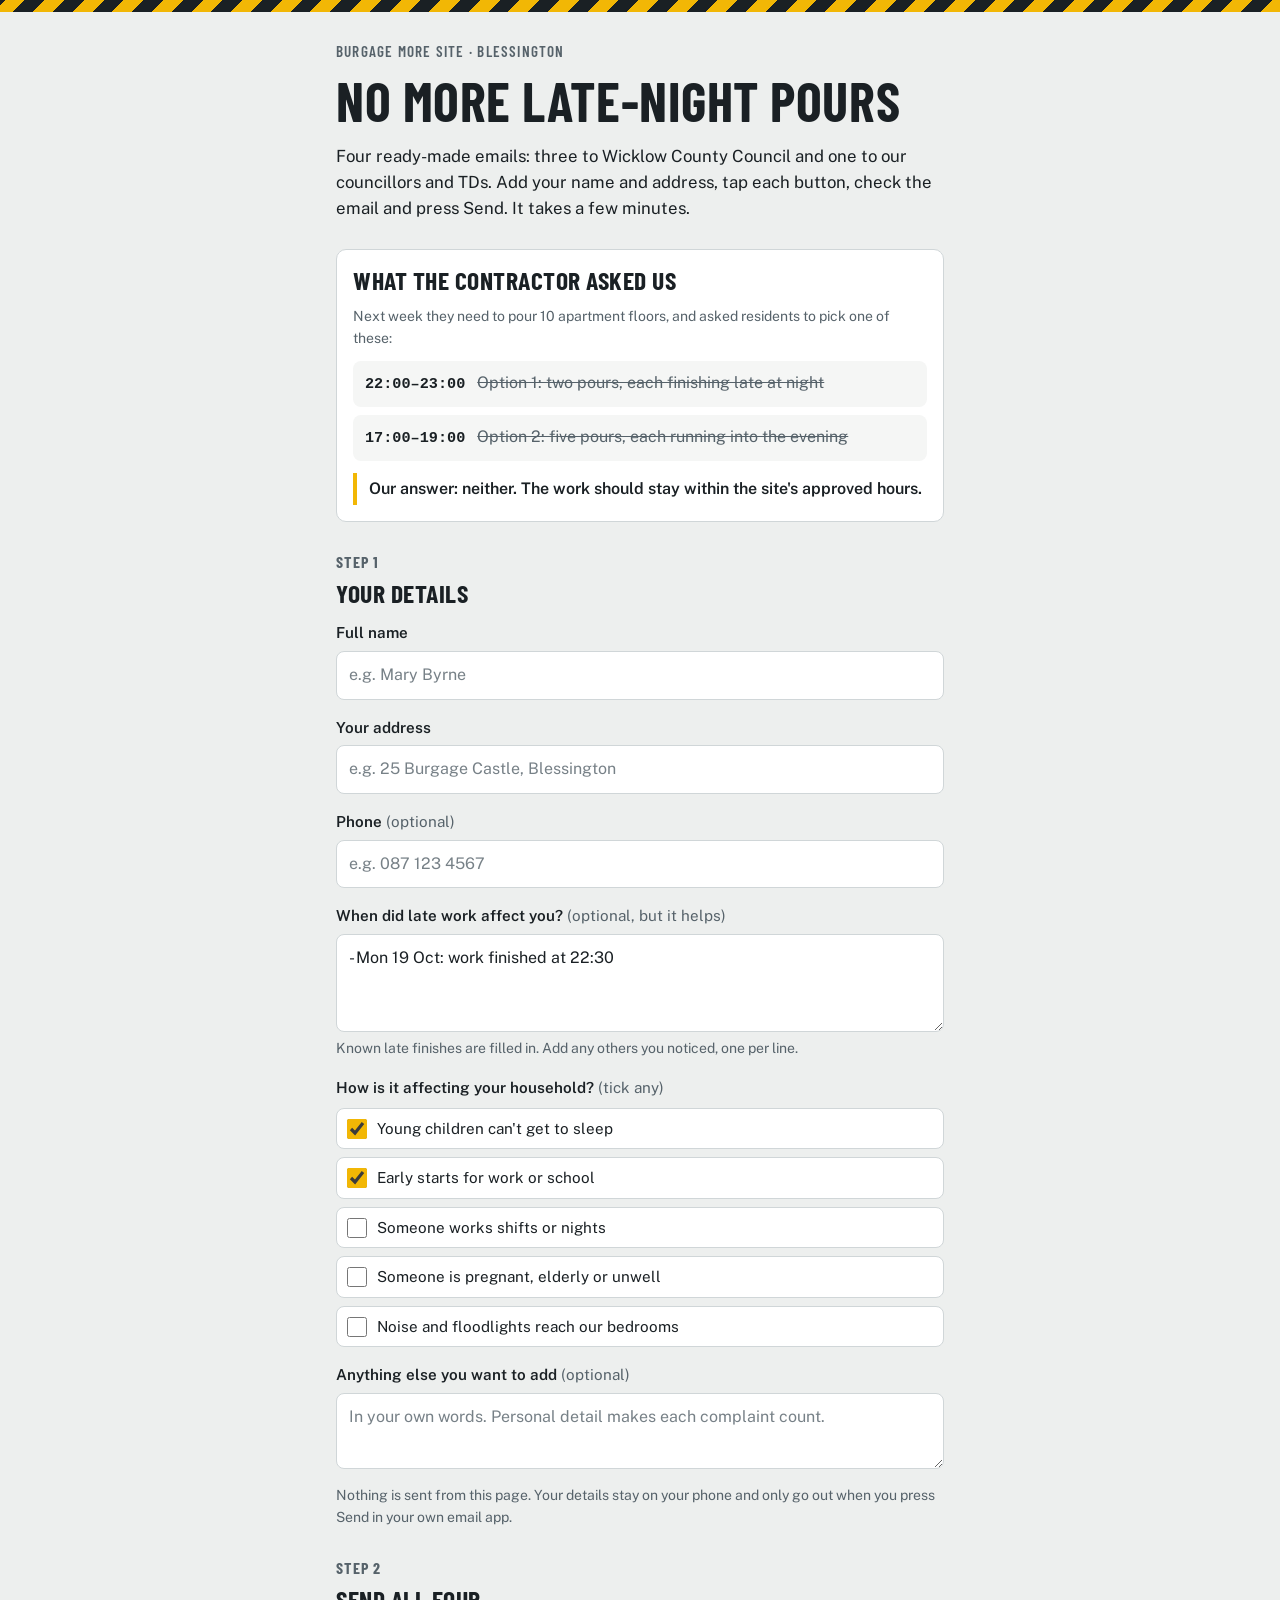
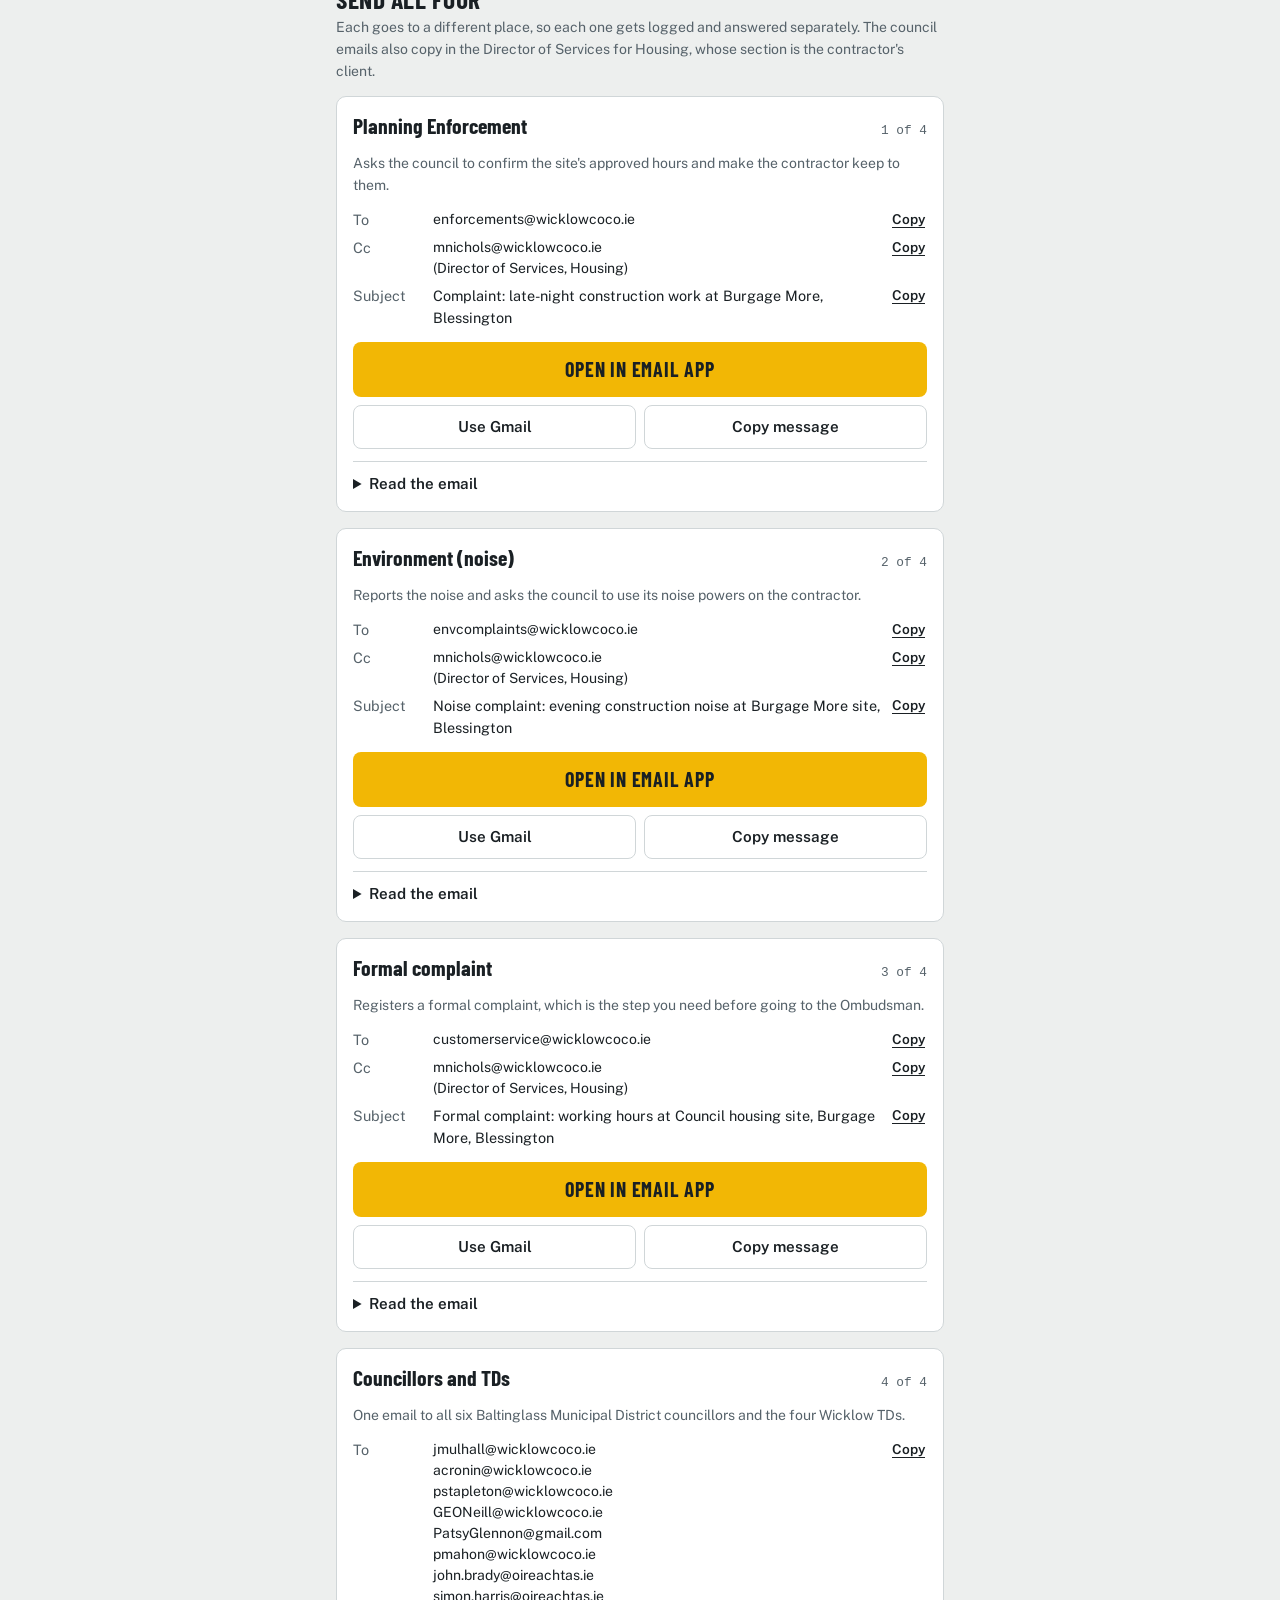
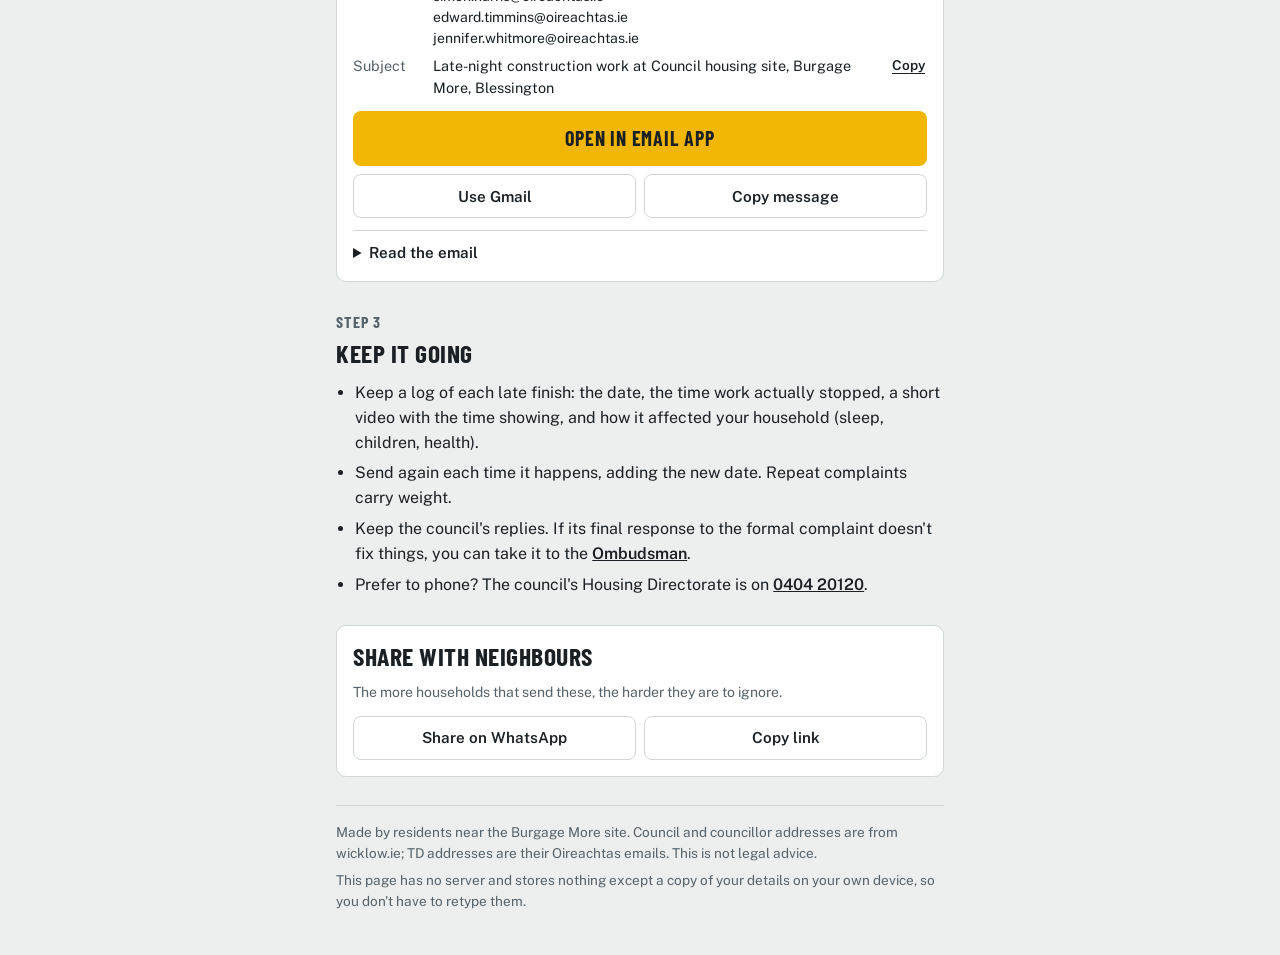
==== index.html @ 383e4763 "init commit" ====
<!doctype html>
<html lang="en-IE">
<head>
<meta charset="utf-8">
<meta name="viewport" content="width=device-width, initial-scale=1, viewport-fit=cover">
<title>Burgage More Late Works</title>
<meta name="description" content="Four ready-made emails to Wicklow County Council and local representatives about late-night construction work at the Burgage More site, Blessington.">
<meta property="og:title" content="Burgage More Late Works">
<meta property="og:description" content="Send four ready-made complaints about late-night pours at the Burgage More site in a few minutes.">
<link rel="preconnect" href="https://fonts.googleapis.com">
<link rel="preconnect" href="https://fonts.gstatic.com" crossorigin>
<link rel="stylesheet" href="https://fonts.googleapis.com/css2?family=Barlow+Condensed:wght@600;700&family=Public+Sans:wght@400;600&display=swap">
<style>
/* Layout: one phone-width column under a hazard-stripe band; details form, then four email cards, then sharing */
:root {
  --bg: #EDEFEE;
  --surface: #FFFFFF;
  --soft: #F5F6F5;
  --ink: #1A2024;
  --muted: #56626A;
  --line: #D0D6D8;
  --accent: #F2B705;
  --on-accent: #1A2024;
  --stripe: #1A2024;
  --error: #B42318;
  --ok: #1D7549;
  --display: "Barlow Condensed", "Arial Narrow", "Roboto Condensed", sans-serif;
  --body: "Public Sans", system-ui, -apple-system, "Segoe UI", Roboto, sans-serif;
  --mono: ui-monospace, "SF Mono", Menlo, Consolas, monospace;
  color-scheme: light;
}
@media (prefers-color-scheme: dark) {
  :root {
    --bg: #111518;
    --surface: #1A2025;
    --soft: #151A1E;
    --ink: #E5E9EB;
    --muted: #9AA6AD;
    --line: #2D363C;
    --accent: #F2B705;
    --on-accent: #111518;
    --error: #F97066;
    --ok: #4CC38A;
    color-scheme: dark;
  }
}

* { box-sizing: border-box; }
[hidden] { display: none !important; }
html { -webkit-text-size-adjust: 100%; }
body {
  margin: 0;
  background: var(--bg);
  color: var(--ink);
  font-family: var(--body);
  font-size: 16px;
  line-height: 1.55;
  padding-top: env(safe-area-inset-top, 0px);
  padding-bottom: env(safe-area-inset-bottom, 0px);
}
.stripe {
  height: 12px;
  background: repeating-linear-gradient(-45deg, var(--accent) 0 14px, var(--stripe) 14px 28px);
}
.wrap {
  max-width: 640px;
  margin: 0 auto;
  padding-left: max(16px, env(safe-area-inset-left, 0px));
  padding-right: max(16px, env(safe-area-inset-right, 0px));
  padding-block: 28px 48px;
  display: grid;
  gap: 28px;
}

h1, h2, h3, .eyebrow, .btn-primary, .step-label {
  font-family: var(--display);
  text-wrap: balance;
}
.eyebrow {
  margin: 0;
  font-size: 0.95rem;
  font-weight: 600;
  letter-spacing: 0.08em;
  text-transform: uppercase;
  color: var(--muted);
}
h1 {
  margin: 4px 0 10px;
  font-size: clamp(2.4rem, 9vw, 3.4rem);
  line-height: 0.98;
  font-weight: 700;
  text-transform: uppercase;
  letter-spacing: 0.01em;
}
h2 {
  margin: 0;
  font-size: 1.6rem;
  line-height: 1.1;
  font-weight: 700;
  text-transform: uppercase;
  letter-spacing: 0.02em;
}
h3 {
  margin: 0;
  font-size: 1.35rem;
  line-height: 1.15;
  font-weight: 700;
}
p { margin: 0; }
.lede { font-size: 1.05rem; max-width: 60ch; }
.muted { color: var(--muted); }
.small { font-size: 0.875rem; }

header { display: grid; gap: 6px; }

/* What the contractor proposed */
.proposal {
  background: var(--surface);
  border: 1px solid var(--line);
  border-radius: 10px;
  padding: 16px;
  display: grid;
  gap: 12px;
}
.options { display: grid; gap: 8px; }
.option {
  display: grid;
  grid-template-columns: auto 1fr;
  gap: 4px 12px;
  align-items: baseline;
  padding: 10px 12px;
  background: var(--soft);
  border-radius: 8px;
}
.option .time {
  font-family: var(--mono);
  font-size: 0.95rem;
  font-variant-numeric: tabular-nums;
  font-weight: 600;
  white-space: nowrap;
}
.option s { color: var(--muted); }
.answer {
  border-left: 4px solid var(--accent);
  padding: 4px 0 4px 12px;
  font-weight: 600;
}

/* Form */
section { display: grid; gap: 14px; }
.section-head { display: grid; gap: 4px; }
.step-label {
  font-size: 1rem;
  font-weight: 700;
  letter-spacing: 0.08em;
  text-transform: uppercase;
  color: var(--muted);
}
form { display: grid; gap: 16px; }
.field { display: grid; gap: 6px; }
label, legend { font-weight: 600; font-size: 0.95rem; }
.opt { font-weight: 400; color: var(--muted); }
input[type="text"], input[type="tel"], textarea {
  width: 100%;
  font: inherit;
  font-size: 16px;
  color: var(--ink);
  background: var(--surface);
  border: 1px solid var(--line);
  border-radius: 8px;
  padding: 11px 12px;
}
textarea { min-height: 76px; resize: vertical; }
input::placeholder, textarea::placeholder { color: var(--muted); opacity: 0.8; }
.field.invalid input { border-color: var(--error); box-shadow: 0 0 0 1px var(--error); }
.field .err { display: none; color: var(--error); font-size: 0.875rem; }
.field.invalid .err { display: block; }
fieldset { border: 0; margin: 0; padding: 0; display: grid; gap: 8px; }
legend { margin-bottom: 8px; padding: 0; }
.check {
  display: flex;
  gap: 10px;
  align-items: flex-start;
  font-weight: 400;
  padding: 8px 10px;
  border: 1px solid var(--line);
  border-radius: 8px;
  background: var(--surface);
  cursor: pointer;
}
.check input { width: 20px; height: 20px; margin: 2px 0 0; flex: none; accent-color: var(--accent); }
.privacy { font-size: 0.875rem; color: var(--muted); }

/* Email cards */
.mails { display: grid; gap: 16px; }
.mail {
  background: var(--surface);
  border: 1px solid var(--line);
  border-radius: 10px;
  padding: 16px;
  display: grid;
  gap: 12px;
  min-width: 0;
}
.mail-top { display: flex; justify-content: space-between; align-items: baseline; gap: 12px; flex-wrap: wrap; }
.count {
  font-family: var(--mono);
  font-size: 0.8rem;
  color: var(--muted);
  font-variant-numeric: tabular-nums;
}
.meta { display: grid; gap: 6px; margin: 0; }
.meta-row {
  display: grid;
  grid-template-columns: 4.5rem 1fr auto;
  gap: 8px;
  align-items: start;
  font-size: 0.9rem;
}
.meta-row dt { color: var(--muted); margin: 0; }
.meta-row dd { margin: 0; min-width: 0; overflow-wrap: anywhere; }
.meta-row .addr { font-size: 0.875rem; line-height: 1.5; white-space: pre-line; overflow-wrap: break-word; }
.linkish {
  font: inherit;
  font-size: 0.85rem;
  font-weight: 600;
  color: var(--ink);
  background: none;
  border: 0;
  padding: 0 2px;
  text-decoration: underline;
  text-underline-offset: 3px;
  cursor: pointer;
}
.actions { display: grid; gap: 8px; }
.btn-primary {
  display: flex;
  align-items: center;
  justify-content: center;
  min-height: 52px;
  padding: 12px 18px;
  border-radius: 8px;
  background: var(--accent);
  color: var(--on-accent);
  font-size: 1.25rem;
  font-weight: 700;
  letter-spacing: 0.04em;
  text-transform: uppercase;
  text-decoration: none;
  border: 0;
}
.btn-primary:active { transform: translateY(1px); }
.secondary { display: grid; grid-template-columns: 1fr 1fr; gap: 8px; }
.btn-secondary {
  display: flex;
  align-items: center;
  justify-content: center;
  min-height: 44px;
  padding: 8px 12px;
  border-radius: 8px;
  border: 1px solid var(--line);
  background: transparent;
  color: var(--ink);
  font: inherit;
  font-size: 0.95rem;
  font-weight: 600;
  text-decoration: none;
  cursor: pointer;
}
.status {
  display: none;
  font-size: 0.875rem;
  color: var(--ok);
  font-weight: 600;
}
.mail.opened .status { display: block; }
.mail.opened { border-color: var(--ok); }
details { border-top: 1px solid var(--line); padding-top: 10px; }
summary { cursor: pointer; font-weight: 600; font-size: 0.95rem; }
pre.preview {
  margin: 10px 0 0;
  white-space: pre-wrap;
  overflow-wrap: anywhere;
  font-family: var(--body);
  font-size: 0.9rem;
  line-height: 1.5;
  background: var(--soft);
  border-radius: 8px;
  padding: 12px;
  max-height: 360px;
  overflow-y: auto;
}

/* After sending + share */
.tips { margin: 0; padding-left: 1.2rem; display: grid; gap: 6px; }
.tips a { color: inherit; font-weight: 600; }
.share {
  background: var(--surface);
  border: 1px solid var(--line);
  border-radius: 10px;
  padding: 16px;
  display: grid;
  gap: 12px;
}
footer { font-size: 0.85rem; color: var(--muted); display: grid; gap: 6px; border-top: 1px solid var(--line); padding-top: 16px; }
footer a { color: inherit; }

a:focus-visible, button:focus-visible, input:focus-visible, textarea:focus-visible, summary:focus-visible {
  outline: 3px solid var(--accent);
  outline-offset: 2px;
}
@media (prefers-reduced-motion: reduce) {
  * { transition: none !important; animation: none !important; }
}
@media (max-width: 380px) {
  .secondary { grid-template-columns: 1fr; }
  .meta-row { grid-template-columns: 4rem 1fr auto; }
}
</style>
</head>
<body>
<div class="stripe" aria-hidden="true"></div>
<main class="wrap">

  <header>
    <p class="eyebrow">Burgage More site · Blessington</p>
    <h1>No more late-night pours</h1>
    <p class="lede">Four ready-made emails: three to Wicklow County Council and one to our councillors and TDs. Add your name and address, tap each button, check the email and press Send. It takes a few minutes.</p>
  </header>

  <div class="proposal">
    <h2>What the contractor asked us</h2>
    <p class="muted small">Next week they need to pour 10 apartment floors, and asked residents to pick one of these:</p>
    <div class="options">
      <div class="option"><span class="time">22:00–23:00</span><span><s>Option 1: two pours, each finishing late at night</s></span></div>
      <div class="option"><span class="time">17:00–19:00</span><span><s>Option 2: five pours, each running into the evening</s></span></div>
    </div>
    <p class="answer">Our answer: neither. The work should stay within the site's approved hours.</p>
  </div>

  <section aria-labelledby="details-h">
    <div class="section-head">
      <span class="step-label">Step 1</span>
      <h2 id="details-h">Your details</h2>
    </div>
    <form id="details" novalidate>
      <div class="field" id="f-name">
        <label for="name">Full name</label>
        <input type="text" id="name" autocomplete="name" placeholder="e.g. Mary Byrne">
        <span class="err">Add your name. The council won't act on unsigned complaints.</span>
      </div>
      <div class="field" id="f-address">
        <label for="address">Your address</label>
        <input type="text" id="address" autocomplete="street-address" placeholder="e.g. 25 Burgage Castle, Blessington">
        <span class="err">Add your address so the council knows you're directly affected.</span>
      </div>
      <div class="field">
        <label for="phone">Phone <span class="opt">(optional)</span></label>
        <input type="tel" id="phone" autocomplete="tel" placeholder="e.g. 087 123 4567">
      </div>
      <div class="field">
        <label for="when">When did late work affect you? <span class="opt">(optional, but it helps)</span></label>
        <textarea id="when" rows="3" placeholder="One per line, e.g. - Thu 23 Oct: work finished at 22:10"></textarea>
        <span class="small muted">Known late finishes are filled in. Add any others you noticed, one per line.</span>
      </div>
      <fieldset>
        <legend>How is it affecting your household? <span class="opt">(tick any)</span></legend>
        <label class="check"><input type="checkbox" name="impact" value="kids" checked> Young children can't get to sleep</label>
        <label class="check"><input type="checkbox" name="impact" value="early" checked> Early starts for work or school</label>
        <label class="check"><input type="checkbox" name="impact" value="shifts"> Someone works shifts or nights</label>
        <label class="check"><input type="checkbox" name="impact" value="health"> Someone is pregnant, elderly or unwell</label>
        <label class="check"><input type="checkbox" name="impact" value="lights"> Noise and floodlights reach our bedrooms</label>
      </fieldset>
      <div class="field">
        <label for="extra">Anything else you want to add <span class="opt">(optional)</span></label>
        <textarea id="extra" placeholder="In your own words. Personal detail makes each complaint count."></textarea>
      </div>
      <p class="privacy">Nothing is sent from this page. Your details stay on your phone and only go out when you press Send in your own email app.</p>
    </form>
  </section>

  <section aria-labelledby="send-h">
    <div class="section-head">
      <span class="step-label">Step 2</span>
      <h2 id="send-h">Send all four</h2>
      <p class="muted small">Each goes to a different place, so each one gets logged and answered separately. The council emails also copy in the Director of Services for Housing, whose section is the contractor's client.</p>
    </div>
    <div class="mails" id="mails"></div>
  </section>

  <section aria-labelledby="after-h">
    <div class="section-head">
      <span class="step-label">Step 3</span>
      <h2 id="after-h">Keep it going</h2>
    </div>
    <ul class="tips">
      <li>Keep a log of each late finish: the date, the time work actually stopped, a short video with the time showing, and how it affected your household (sleep, children, health).</li>
      <li>Send again each time it happens, adding the new date. Repeat complaints carry weight.</li>
      <li>Keep the council's replies. If its final response to the formal complaint doesn't fix things, you can take it to the <a href="https://www.ombudsman.ie" target="_blank" rel="noopener">Ombudsman</a>.</li>
      <li>Prefer to phone? The council's Housing Directorate is on <a href="tel:+35340420120">0404 20120</a>.</li>
    </ul>
  </section>

  <div class="share">
    <h2>Share with neighbours</h2>
    <p class="small muted">The more households that send these, the harder they are to ignore.</p>
    <div class="secondary">
      <a class="btn-secondary" id="wa" href="#" target="_blank" rel="noopener">Share on WhatsApp</a>
      <button type="button" class="btn-secondary" id="copy-link">Copy link</button>
    </div>
  </div>

  <footer>
    <p>Made by residents near the Burgage More site. Council and councillor addresses are from wicklow.ie; TD addresses are their Oireachtas emails. This is not legal advice.</p>
    <p>This page has no server and stores nothing except a copy of your details on your own device, so you don't have to retype them.</p>
  </footer>
</main>

<script>
(function () {
  "use strict";

  // ===== KEEP THIS LIST UP TO DATE =====
  // Known late finishes at the site. One entry per line, in quotes, each followed by a comma.
  // These are pre-filled in "When did late work affect you?" for everyone, and added for
  // returning visitors who already typed their own dates.
  var LATE_FINISHES = [
    "Mon 19 Oct: work finished at 22:30"
  ];
  // =====================================

  var STORE = "burgage-more-complaint-v1";
  var FIELDS = ["name", "address", "phone", "when", "extra"];
  var IMPACTS = {
    kids: "young children can't get to sleep",
    early: "we have early starts for work or school",
    shifts: "someone in the household works shifts or nights",
    health: "someone in the household is pregnant, elderly or unwell",
    lights: "the noise and floodlights reach our bedrooms"
  };

  var HOUSING_CC = ["mnichols@wicklowcoco.ie"];
  var COUNCILLORS = [
    "jmulhall@wicklowcoco.ie",
    "acronin@wicklowcoco.ie",
    "pstapleton@wicklowcoco.ie",
    "GEONeill@wicklowcoco.ie",
    "PatsyGlennon@gmail.com",
    "pmahon@wicklowcoco.ie"
  ];
  var TDS = [
    "john.brady@oireachtas.ie",
    "simon.harris@oireachtas.ie",
    "edward.timmins@oireachtas.ie",
    "jennifer.whitmore@oireachtas.ie"
  ];

  function joinList(items) {
    if (items.length <= 1) return items.join("");
    return items.slice(0, -1).join(", ") + " and " + items[items.length - 1];
  }
  function signature(d) {
    return "Yours sincerely,\n" + (d.name || "[Your name]") + "\n" + (d.address || "[Your address]") + (d.phone ? "\n" + d.phone : "");
  }
  function addr(d) { return d.address || "[your address]"; }
  function personal(d) {
    var out = [];
    if (d.when) out.push("Dates and times this affected me:\n" + d.when);
    if (d.impacts.length) out.push("It is affecting my household because " + joinList(d.impacts) + ".");
    if (d.extra) out.push(d.extra);
    return out;
  }

  var ORDER = ["enf", "env", "cs", "reps"];
  var EMAILS = {
    enf: {
      title: "Planning Enforcement",
      blurb: "Asks the council to confirm the site's approved hours and make the contractor keep to them.",
      to: ["enforcements@wicklowcoco.ie"],
      cc: HOUSING_CC,
      subject: "Complaint: late-night construction work at Burgage More, Blessington",
      body: function (d) {
        return [
          "Dear Planning Enforcement Section,",
          "I wish to make a complaint about construction work continuing late into the evening at the Council's housing development at Burgage More, Blessington (106 homes, Part 8 scheme), which ABM is building on the Council's behalf.",
          "I live at " + addr(d) + ". Work on the site has run well past normal hours, with concrete pours, power floats and generators going on into the night. On at least one evening it continued until after 22:00.",
          "The contractor has now asked residents to choose between two pours next week finishing at 22:00 to 23:00, or five pours finishing between 17:00 and 19:00. I do not accept either option. I expect all work to stay within the site's approved working hours.",
          "Please:\n- confirm in writing the approved working hours for this site, and whether any extension has been authorised\n- make sure the contractor keeps to those hours\n- register this as a formal complaint and keep me informed of the outcome"
        ].concat(personal(d), [
          "I have copied the Director of Services for Housing, as the Council is the developer of this scheme.",
          signature(d)
        ]).join("\n\n");
      }
    },
    env: {
      title: "Environment (noise)",
      blurb: "Reports the noise and asks the council to use its noise powers on the contractor.",
      to: ["envcomplaints@wicklowcoco.ie"],
      cc: HOUSING_CC,
      subject: "Noise complaint: evening construction noise at Burgage More site, Blessington",
      body: function (d) {
        return [
          "Dear Environmental Services,",
          "I want to report noise nuisance from the construction site at Burgage More, Blessington, the Council's social housing development being built by ABM.",
          "I live at " + addr(d) + ". Concrete pours, power floats and generators have been running into the late evening, on at least one occasion past 22:00. The contractor has told residents it may run pours until 22:00 to 23:00 next week."
        ].concat(personal(d), [
          "I ask the Council to investigate and to use its powers under section 107 of the Environmental Protection Agency Act 1992 to require the contractor to limit the noise and keep noisy work within normal daytime hours.",
          "Please acknowledge this complaint and tell me what action is taken.",
          signature(d)
        ]).join("\n\n");
      }
    },
    cs: {
      title: "Formal complaint",
      blurb: "Registers a formal complaint, which is the step you need before going to the Ombudsman.",
      to: ["customerservice@wicklowcoco.ie"],
      cc: HOUSING_CC,
      subject: "Formal complaint: working hours at Council housing site, Burgage More, Blessington",
      body: function (d) {
        return [
          "Dear Customer Services Manager,",
          "Please register this as a formal complaint under the Council's customer complaints procedure. I have copied the Director of Services for Housing, who is responsible for the Burgage More development.",
          "Wicklow County Council is the developer of the 106-home Part 8 scheme at Burgage More, Blessington, and ABM is building it on the Council's behalf. As the client, the Council can direct its contractor on working hours.",
          "I live at " + addr(d) + ". Work has repeatedly run late into the evening. The contractor has now asked residents to choose between next week's pours finishing at 22:00 to 23:00, or between 17:00 and 19:00. Residents should not be asked to choose how late they are disturbed, and I do not accept either option.",
          "I ask the Council to:\n- confirm the approved working hours for this site, and whether any extension was authorised and by whom\n- instruct the contractor to keep all work within those hours, with advance written notice to residents of any genuine exception\n- send me a copy of the construction management plan for the site\n- name a Council contact for residents"
        ].concat(personal(d), [signature(d)]).join("\n\n");
      }
    },
    reps: {
      title: "Councillors and TDs",
      blurb: "One email to all six Baltinglass Municipal District councillors and the four Wicklow TDs.",
      to: COUNCILLORS.concat(TDS),
      cc: [],
      subject: "Late-night construction work at Council housing site, Burgage More, Blessington",
      body: function (d) {
        return [
          "Dear Councillors and Deputies,",
          "I live at " + addr(d) + ", beside the Wicklow County Council social housing development at Burgage More, Blessington, which ABM is building on the Council's behalf.",
          "Work on the site has repeatedly run late into the evening, on at least one occasion past 22:00. The contractor has now asked residents to choose between next week's concrete pours finishing at 22:00 to 23:00, or between 17:00 and 19:00. I do not accept either option. Residents have been raising this with the Council, so far without result."
        ].concat(personal(d), [
          "I am asking you to:\n- raise this at the next Baltinglass Municipal District meeting\n- ask the Council's Housing Directorate to confirm the approved working hours for the site and instruct the contractor to keep to them\n- follow it up until residents get a clear answer",
          "Please let me know what action you take.",
          signature(d)
        ]).join("\n\n");
      }
    }
  };

  function $(sel, root) { return (root || document).querySelector(sel); }
  function $all(sel, root) { return Array.prototype.slice.call((root || document).querySelectorAll(sel)); }
  function enc(s) { return encodeURIComponent(s); }

  // Build the cards
  var mails = $("#mails");
  ORDER.forEach(function (key, i) {
    var m = EMAILS[key];
    var card = document.createElement("article");
    card.className = "mail";
    card.setAttribute("data-key", key);
    card.innerHTML =
      '<div class="mail-top"><h3></h3><span class="count">' + (i + 1) + ' of ' + ORDER.length + '</span></div>' +
      '<p class="small muted" data-blurb></p>' +
      '<dl class="meta">' +
        '<div class="meta-row"><dt>To</dt><dd class="addr" data-to></dd><button type="button" class="linkish" data-copy="to">Copy</button></div>' +
        '<div class="meta-row" data-cc-row><dt>Cc</dt><dd class="addr" data-cc></dd><button type="button" class="linkish" data-copy="cc">Copy</button></div>' +
        '<div class="meta-row"><dt>Subject</dt><dd data-subject></dd><button type="button" class="linkish" data-copy="subject">Copy</button></div>' +
      '</dl>' +
      '<div class="actions">' +
        '<a class="btn-primary" data-mailto href="#">Open in email app</a>' +
        '<div class="secondary">' +
          '<a class="btn-secondary" data-gmail href="#" target="_blank" rel="noopener">Use Gmail</a>' +
          '<button type="button" class="btn-secondary" data-copy="body">Copy message</button>' +
        '</div>' +
        '<p class="status" role="status">Opened in your email app. Check it and press Send there.</p>' +
      '</div>' +
      '<details><summary>Read the email</summary><pre class="preview" data-preview></pre></details>';
    $("h3", card).textContent = m.title;
    $("[data-blurb]", card).textContent = m.blurb;
    $("[data-to]", card).textContent = m.to.join("\n");
    $("[data-subject]", card).textContent = m.subject;
    if (m.cc.length) {
      $("[data-cc]", card).textContent = m.cc.join("\n") + "\n(Director of Services, Housing)";
    } else {
      $("[data-cc-row]", card).hidden = true;
    }
    mails.appendChild(card);
  });

  function readData() {
    var d = {};
    FIELDS.forEach(function (f) { d[f] = $("#" + f).value.trim(); });
    d.impactKeys = $all('input[name="impact"]:checked').map(function (i) { return i.value; });
    d.impacts = d.impactKeys.map(function (k) { return IMPACTS[k]; });
    return d;
  }

  function mailtoHref(m, body) {
    var q = [];
    if (m.cc.length) q.push("cc=" + m.cc.join(","));
    q.push("subject=" + enc(m.subject));
    q.push("body=" + enc(body.replace(/\n/g, "\r\n")));
    return "mailto:" + m.to.join(",") + "?" + q.join("&");
  }
  function gmailHref(m, body) {
    var url = "https://mail.google.com/mail/?view=cm&fs=1&to=" + enc(m.to.join(","));
    if (m.cc.length) url += "&cc=" + enc(m.cc.join(","));
    return url + "&su=" + enc(m.subject) + "&body=" + enc(body);
  }

  function render() {
    var d = readData();
    $all(".mail").forEach(function (card) {
      var m = EMAILS[card.getAttribute("data-key")];
      var body = m.body(d);
      $("[data-preview]", card).textContent = body;
      $("[data-mailto]", card).href = mailtoHref(m, body);
      $("[data-gmail]", card).href = gmailHref(m, body);
    });
    save(d);
  }

  function save(d) {
    try {
      var prev = JSON.parse(localStorage.getItem(STORE) || "{}");
      var out = { opened: prev.opened || [] };
      FIELDS.forEach(function (f) { out[f] = d[f]; });
      out.impacts = d.impactKeys;
      localStorage.setItem(STORE, JSON.stringify(out));
    } catch (e) { /* storage unavailable: page still works */ }
  }

  function withKnownDates(text) {
    // Add any known late finish that isn't already in the text, keeping the person's own lines
    var lines = (text || "").split("\n").filter(function (l) { return l.trim(); });
    var missing = LATE_FINISHES.filter(function (entry) {
      return !lines.some(function (l) { return l.indexOf(entry) !== -1; });
    }).map(function (entry) { return "- " + entry; });
    return missing.concat(lines).join("\n");
  }

  function load() {
    $("#when").value = withKnownDates("");
    try {
      var s = JSON.parse(localStorage.getItem(STORE) || "{}");
      FIELDS.forEach(function (f) { if (s[f] && f !== "when") $("#" + f).value = s[f]; });
      if (s.when) $("#when").value = withKnownDates(s.when);
      if (Array.isArray(s.impacts)) {
        $all('input[name="impact"]').forEach(function (i) { i.checked = s.impacts.indexOf(i.value) !== -1; });
      }
      (s.opened || []).forEach(function (k) {
        var c = $('.mail[data-key="' + k + '"]');
        if (c) c.classList.add("opened");
      });
    } catch (e) { /* ignore */ }
  }

  function markOpened(key) {
    var c = $('.mail[data-key="' + key + '"]');
    if (c) c.classList.add("opened");
    try {
      var s = JSON.parse(localStorage.getItem(STORE) || "{}");
      s.opened = s.opened || [];
      if (s.opened.indexOf(key) === -1) s.opened.push(key);
      localStorage.setItem(STORE, JSON.stringify(s));
    } catch (e) { /* ignore */ }
  }

  function validate() {
    var ok = true, first = null;
    ["name", "address"].forEach(function (f) {
      var wrap = $("#f-" + f);
      var empty = !$("#" + f).value.trim();
      wrap.classList.toggle("invalid", empty);
      if (empty) { ok = false; if (!first) first = $("#" + f); }
    });
    if (first) {
      first.scrollIntoView({ behavior: "smooth", block: "center" });
      setTimeout(function () { first.focus({ preventScroll: true }); }, 300);
    }
    return ok;
  }

  function flash(btn, text) {
    var old = btn.getAttribute("data-label") || btn.textContent;
    btn.setAttribute("data-label", old);
    btn.textContent = text;
    clearTimeout(btn._t);
    btn._t = setTimeout(function () { btn.textContent = old; }, 1600);
  }

  function copyText(text, btn) {
    function fallback() {
      var ta = document.createElement("textarea");
      ta.value = text;
      ta.setAttribute("readonly", "");
      ta.style.position = "fixed";
      ta.style.opacity = "0";
      document.body.appendChild(ta);
      ta.select();
      var done = false;
      try { done = document.execCommand("copy"); } catch (e) { done = false; }
      document.body.removeChild(ta);
      flash(btn, done ? "Copied" : "Couldn't copy");
    }
    if (navigator.clipboard && navigator.clipboard.writeText) {
      navigator.clipboard.writeText(text).then(function () { flash(btn, "Copied"); }, fallback);
    } else {
      fallback();
    }
  }

  // Wire up
  load();
  render();

  $("#details").addEventListener("input", function (e) {
    if (e.target.id === "name" || e.target.id === "address") {
      if (e.target.value.trim()) $("#f-" + e.target.id).classList.remove("invalid");
    }
    render();
  });
  $("#details").addEventListener("submit", function (e) { e.preventDefault(); });

  $all(".mail").forEach(function (card) {
    var key = card.getAttribute("data-key");
    var m = EMAILS[key];
    ["[data-mailto]", "[data-gmail]"].forEach(function (sel) {
      $(sel, card).addEventListener("click", function (e) {
        if (!validate()) { e.preventDefault(); return; }
        render();
        markOpened(key);
      });
    });
    $all("[data-copy]", card).forEach(function (btn) {
      btn.addEventListener("click", function () {
        var what = btn.getAttribute("data-copy");
        if (what === "body" && !validate()) return;
        var text = what === "to" ? m.to.join(", ")
          : what === "cc" ? m.cc.join(", ")
          : what === "subject" ? m.subject
          : m.body(readData());
        copyText(text, btn);
      });
    });
  });

  // Sharing
  var shareMsg = "Late-night pours at the Burgage More site? Send 4 ready-made complaints to the council and our councillors and TDs in a few minutes: ";
  var pageUrl = location.href.split("#")[0];
  $("#wa").href = "https://wa.me/?text=" + enc(shareMsg + pageUrl);
  $("#copy-link").addEventListener("click", function () { copyText(pageUrl, this); });
})();
</script>
</body>
</html>
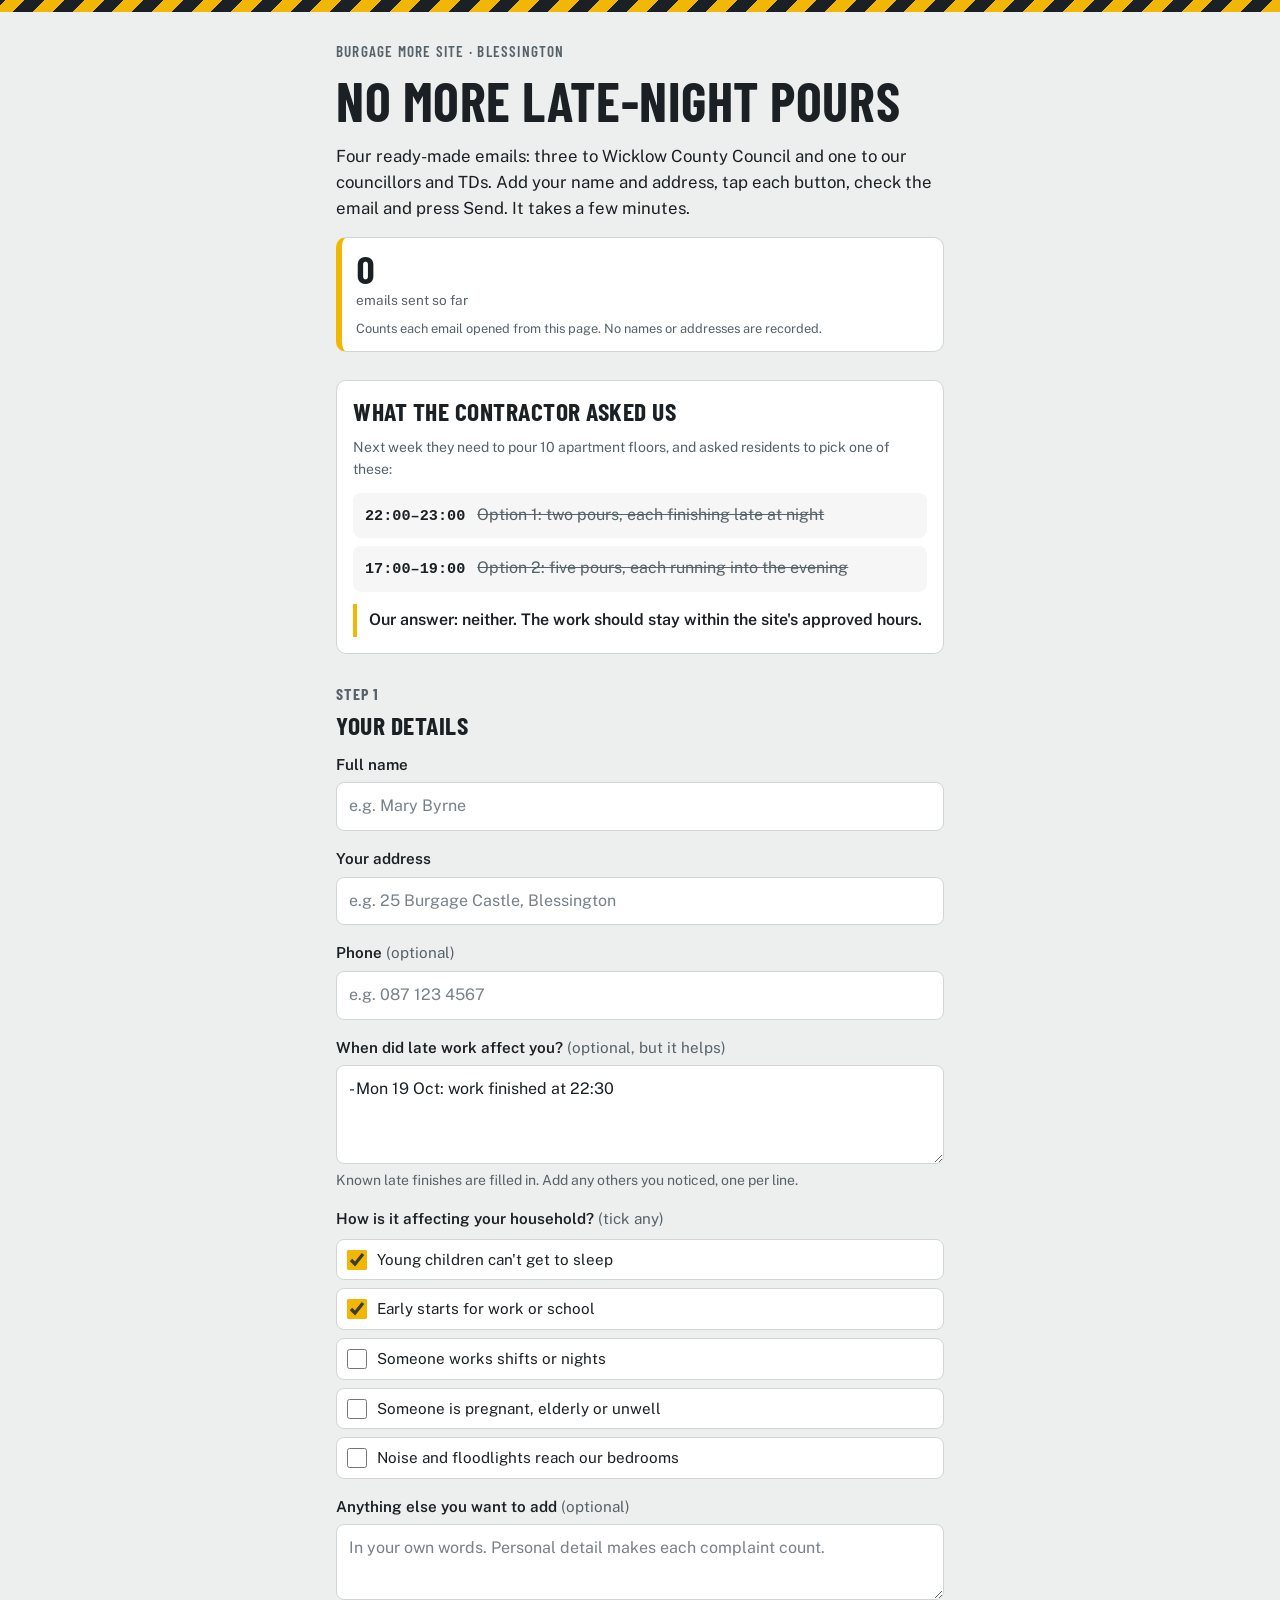
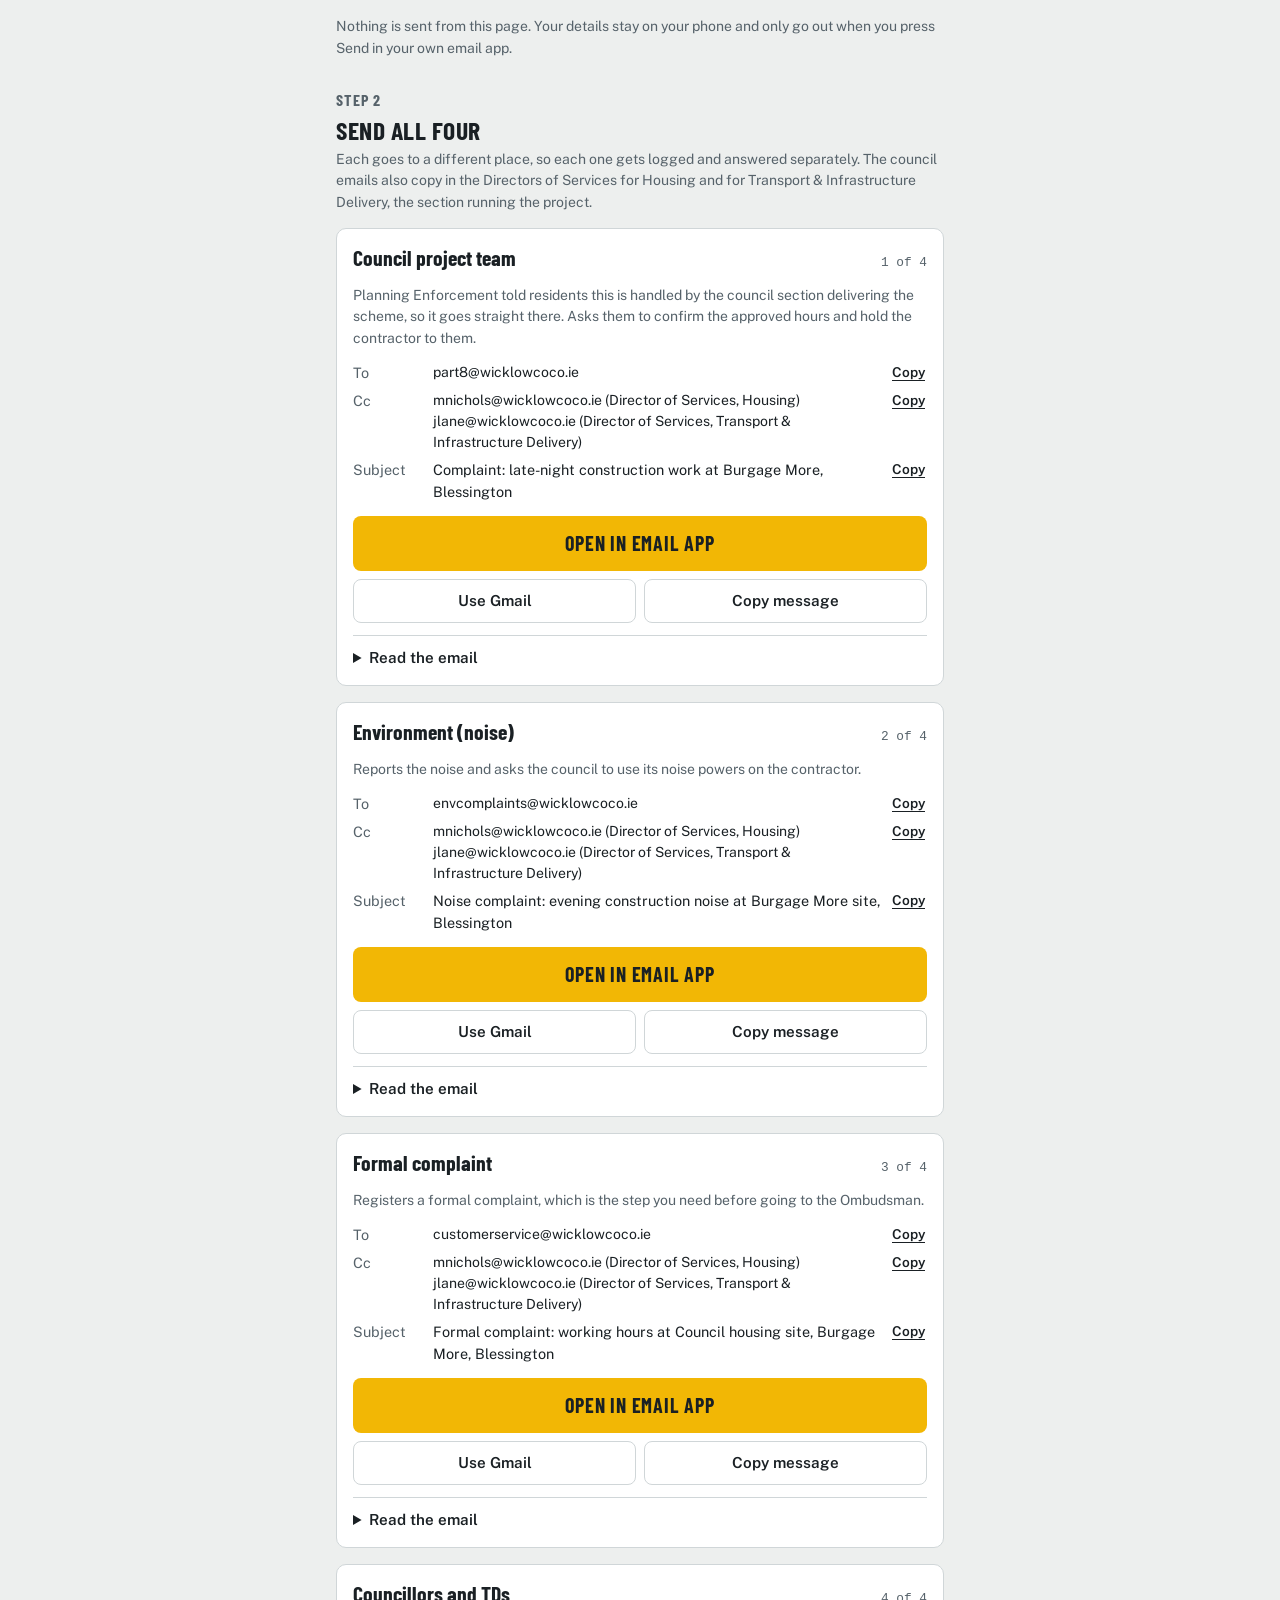
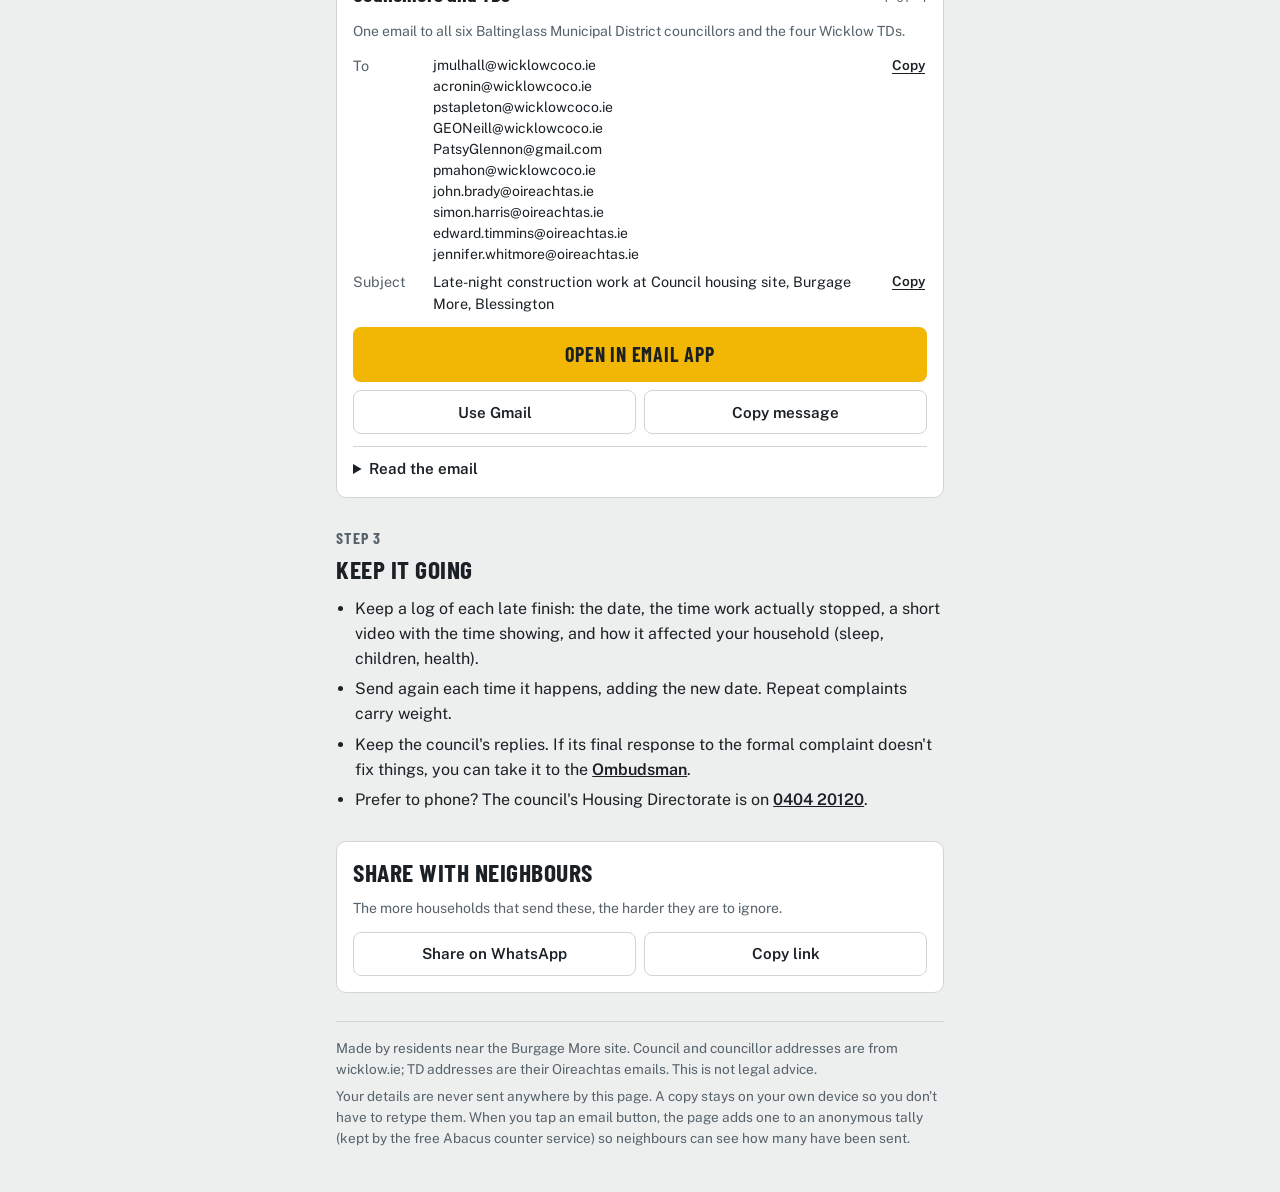
==== commit 441e7655: "Add email tally feature and update footer information" ====
--- a/index.html
+++ b/index.html
@@ -113,6 +113,30 @@
 
 header { display: grid; gap: 6px; }
 
+/* Running tally of emails opened from the page */
+.tally {
+  margin-top: 10px;
+  display: flex;
+  flex-wrap: wrap;
+  gap: 8px 28px;
+  align-items: flex-end;
+  padding: 12px 14px;
+  background: var(--surface);
+  border: 1px solid var(--line);
+  border-left: 6px solid var(--accent);
+  border-radius: 10px;
+}
+.tally-stat { display: grid; gap: 2px; }
+.tally-num {
+  font-family: var(--display);
+  font-size: 2.4rem;
+  font-weight: 700;
+  line-height: 1;
+  font-variant-numeric: tabular-nums;
+}
+.tally-label { font-size: 0.85rem; color: var(--muted); }
+.tally-note { flex-basis: 100%; font-size: 0.8rem; color: var(--muted); }
+
 /* What the contractor proposed */
 .proposal {
   background: var(--surface);
@@ -326,6 +350,10 @@
     <p class="eyebrow">Burgage More site · Blessington</p>
     <h1>No more late-night pours</h1>
     <p class="lede">Four ready-made emails: three to Wicklow County Council and one to our councillors and TDs. Add your name and address, tap each button, check the email and press Send. It takes a few minutes.</p>
+    <div class="tally" id="tally" aria-live="polite">
+      <div class="tally-stat"><span class="tally-num" id="t-emails">0</span><span class="tally-label">emails sent so far</span></div>
+      <p class="tally-note">Counts each email opened from this page. No names or addresses are recorded.</p>
+    </div>
   </header>
 
   <div class="proposal">
@@ -383,7 +411,7 @@
     <div class="section-head">
       <span class="step-label">Step 2</span>
       <h2 id="send-h">Send all four</h2>
-      <p class="muted small">Each goes to a different place, so each one gets logged and answered separately. The council emails also copy in the Director of Services for Housing, whose section is the contractor's client.</p>
+      <p class="muted small">Each goes to a different place, so each one gets logged and answered separately. The council emails also copy in the Directors of Services for Housing and for Transport &amp; Infrastructure Delivery, the section running the project.</p>
     </div>
     <div class="mails" id="mails"></div>
   </section>
@@ -412,7 +440,7 @@
 
   <footer>
     <p>Made by residents near the Burgage More site. Council and councillor addresses are from wicklow.ie; TD addresses are their Oireachtas emails. This is not legal advice.</p>
-    <p>This page has no server and stores nothing except a copy of your details on your own device, so you don't have to retype them.</p>
+    <p>Your details are never sent anywhere by this page. A copy stays on your own device so you don't have to retype them. When you tap an email button, the page adds one to an anonymous tally (kept by the free Abacus counter service) so neighbours can see how many have been sent.</p>
   </footer>
 </main>
 
@@ -439,7 +467,13 @@
     lights: "the noise and floodlights reach our bedrooms"
   };
 
-  var HOUSING_CC = ["mnichols@wicklowcoco.ie"];
+  // Council emails copy both directorates. Planning Enforcement replied (30 Oct) that this
+  // falls under Transport & Infrastructure Delivery, which is delivering the scheme.
+  var CC_ROLES = {
+    "mnichols@wicklowcoco.ie": "Director of Services, Housing",
+    "jlane@wicklowcoco.ie": "Director of Services, Transport & Infrastructure Delivery"
+  };
+  var COUNCIL_CC = Object.keys(CC_ROLES);
   var COUNCILLORS = [
     "jmulhall@wicklowcoco.ie",
     "acronin@wicklowcoco.ie",
@@ -474,20 +508,20 @@
   var ORDER = ["enf", "env", "cs", "reps"];
   var EMAILS = {
     enf: {
-      title: "Planning Enforcement",
-      blurb: "Asks the council to confirm the site's approved hours and make the contractor keep to them.",
-      to: ["enforcements@wicklowcoco.ie"],
-      cc: HOUSING_CC,
+      title: "Council project team",
+      blurb: "Planning Enforcement told residents this is handled by the council section delivering the scheme, so it goes straight there. Asks them to confirm the approved hours and hold the contractor to them.",
+      to: ["part8@wicklowcoco.ie"],
+      cc: COUNCIL_CC,
       subject: "Complaint: late-night construction work at Burgage More, Blessington",
       body: function (d) {
         return [
-          "Dear Planning Enforcement Section,",
-          "I wish to make a complaint about construction work continuing late into the evening at the Council's housing development at Burgage More, Blessington (106 homes, Part 8 scheme), which ABM is building on the Council's behalf.",
+          "Dear Transport & Infrastructure Delivery Directorate,",
+          "I wish to make a complaint about construction work continuing late into the evening at the Council's housing development at Burgage More, Blessington (106 homes, Part 8 scheme), which ABM is building on the Council's behalf. The Planning Enforcement section has advised that this matter falls under your Directorate.",
           "I live at " + addr(d) + ". Work on the site has run well past normal hours, with concrete pours, power floats and generators going on into the night. On at least one evening it continued until after 22:00.",
           "The contractor has now asked residents to choose between two pours next week finishing at 22:00 to 23:00, or five pours finishing between 17:00 and 19:00. I do not accept either option. I expect all work to stay within the site's approved working hours.",
-          "Please:\n- confirm in writing the approved working hours for this site, and whether any extension has been authorised\n- make sure the contractor keeps to those hours\n- register this as a formal complaint and keep me informed of the outcome"
+          "Please:\n- confirm in writing the approved working hours for this site, and whether any extension has been authorised\n- instruct the contractor to keep to those hours, with advance written notice to residents of any genuine exception\n- keep me informed of the action taken"
         ].concat(personal(d), [
-          "I have copied the Director of Services for Housing, as the Council is the developer of this scheme.",
+          "I have copied the Directors of Services for Housing and for Transport & Infrastructure Delivery.",
           signature(d)
         ]).join("\n\n");
       }
@@ -496,7 +530,7 @@
       title: "Environment (noise)",
       blurb: "Reports the noise and asks the council to use its noise powers on the contractor.",
       to: ["envcomplaints@wicklowcoco.ie"],
-      cc: HOUSING_CC,
+      cc: COUNCIL_CC,
       subject: "Noise complaint: evening construction noise at Burgage More site, Blessington",
       body: function (d) {
         return [
@@ -514,12 +548,12 @@
       title: "Formal complaint",
       blurb: "Registers a formal complaint, which is the step you need before going to the Ombudsman.",
       to: ["customerservice@wicklowcoco.ie"],
-      cc: HOUSING_CC,
+      cc: COUNCIL_CC,
       subject: "Formal complaint: working hours at Council housing site, Burgage More, Blessington",
       body: function (d) {
         return [
           "Dear Customer Services Manager,",
-          "Please register this as a formal complaint under the Council's customer complaints procedure. I have copied the Director of Services for Housing, who is responsible for the Burgage More development.",
+          "Please register this as a formal complaint under the Council's customer complaints procedure. I have copied the Directors of Services for Housing and for Transport & Infrastructure Delivery, as the Burgage More development falls under their Directorates.",
           "Wicklow County Council is the developer of the 106-home Part 8 scheme at Burgage More, Blessington, and ABM is building it on the Council's behalf. As the client, the Council can direct its contractor on working hours.",
           "I live at " + addr(d) + ". Work has repeatedly run late into the evening. The contractor has now asked residents to choose between next week's pours finishing at 22:00 to 23:00, or between 17:00 and 19:00. Residents should not be asked to choose how late they are disturbed, and I do not accept either option.",
           "I ask the Council to:\n- confirm the approved working hours for this site, and whether any extension was authorised and by whom\n- instruct the contractor to keep all work within those hours, with advance written notice to residents of any genuine exception\n- send me a copy of the construction management plan for the site\n- name a Council contact for residents"
@@ -538,7 +572,7 @@
           "I live at " + addr(d) + ", beside the Wicklow County Council social housing development at Burgage More, Blessington, which ABM is building on the Council's behalf.",
           "Work on the site has repeatedly run late into the evening, on at least one occasion past 22:00. The contractor has now asked residents to choose between next week's concrete pours finishing at 22:00 to 23:00, or between 17:00 and 19:00. I do not accept either option. Residents have been raising this with the Council, so far without result."
         ].concat(personal(d), [
-          "I am asking you to:\n- raise this at the next Baltinglass Municipal District meeting\n- ask the Council's Housing Directorate to confirm the approved working hours for the site and instruct the contractor to keep to them\n- follow it up until residents get a clear answer",
+          "I am asking you to:\n- raise this at the next Baltinglass Municipal District meeting\n- ask the Council's Transport & Infrastructure Delivery Directorate, which is delivering the scheme, to confirm the approved working hours for the site and instruct the contractor to keep to them\n- follow it up until residents get a clear answer",
           "Please let me know what action you take.",
           signature(d)
         ]).join("\n\n");
@@ -579,7 +613,7 @@
     $("[data-to]", card).textContent = m.to.join("\n");
     $("[data-subject]", card).textContent = m.subject;
     if (m.cc.length) {
-      $("[data-cc]", card).textContent = m.cc.join("\n") + "\n(Director of Services, Housing)";
+      $("[data-cc]", card).textContent = m.cc.map(function (e) { return e + " (" + CC_ROLES[e] + ")"; }).join("\n");
     } else {
       $("[data-cc-row]", card).hidden = true;
     }
@@ -654,9 +688,43 @@
     } catch (e) { /* ignore */ }
   }
 
+  // Anonymous tally. Only counts on the live github.io page, so test copies don't inflate it.
+  var COUNTER = "https://abacus.jasoncameron.dev";
+  var COUNTER_NS = "burgage-castle-amaharek";
+  var LIVE = /\.github\.io$/.test(location.hostname);
+
+  function setTally(id, value) {
+    if (typeof value !== "number") return;
+    $("#" + id).textContent = value.toLocaleString("en-IE");
+    $("#tally").hidden = false;
+  }
+  function getCount(key, id) {
+    fetch(COUNTER + "/get/" + COUNTER_NS + "/" + key)
+      .then(function (r) { return r.status === 404 ? { value: 0 } : (r.ok ? r.json() : Promise.reject()); })
+      .then(function (d) { setTally(id, d.value); })
+      .catch(function () { /* counter unavailable: keep it hidden */ });
+  }
+  function hitCount(key, id) {
+    if (!LIVE) return;
+    fetch(COUNTER + "/hit/" + COUNTER_NS + "/" + key, { keepalive: true })
+      .then(function (r) { return r.ok ? r.json() : Promise.reject(); })
+      .then(function (d) { setTally(id, d.value); })
+      .catch(function () { /* ignore */ });
+  }
+
+  function updateShare() {
+    // First-person message once the visitor has opened at least one email; neutral before that
+    var sent = $all(".mail.opened").length > 0;
+    var msg = sent
+      ? "I've just sent my complaints about the late-night pours at the Burgage More site. Took me 2 minutes. Please send yours too, the more households the better 💪 "
+      : "Late-night pours at the Burgage More site? Send ready-made complaints to the council, councillors and TDs in 2 minutes. The more households the better 💪 ";
+    $("#wa").href = "https://wa.me/?text=" + enc(msg + location.href.split("#")[0]);
+  }
+
   function markOpened(key) {
     var c = $('.mail[data-key="' + key + '"]');
     if (c) c.classList.add("opened");
+    updateShare();
     try {
       var s = JSON.parse(localStorage.getItem(STORE) || "{}");
       s.opened = s.opened || [];
@@ -728,7 +796,10 @@
       $(sel, card).addEventListener("click", function (e) {
         if (!validate()) { e.preventDefault(); return; }
         render();
+        // Count each email once per device
+        var firstForThisEmail = !card.classList.contains("opened");
         markOpened(key);
+        if (firstForThisEmail) hitCount("emails", "t-emails");
       });
     });
     $all("[data-copy]", card).forEach(function (btn) {
@@ -745,9 +816,9 @@
   });
 
   // Sharing
-  var shareMsg = "Late-night pours at the Burgage More site? Send 4 ready-made complaints to the council and our councillors and TDs in a few minutes: ";
   var pageUrl = location.href.split("#")[0];
-  $("#wa").href = "https://wa.me/?text=" + enc(shareMsg + pageUrl);
+  updateShare();
+  getCount("emails", "t-emails");
   $("#copy-link").addEventListener("click", function () { copyText(pageUrl, this); });
 })();
 </script>
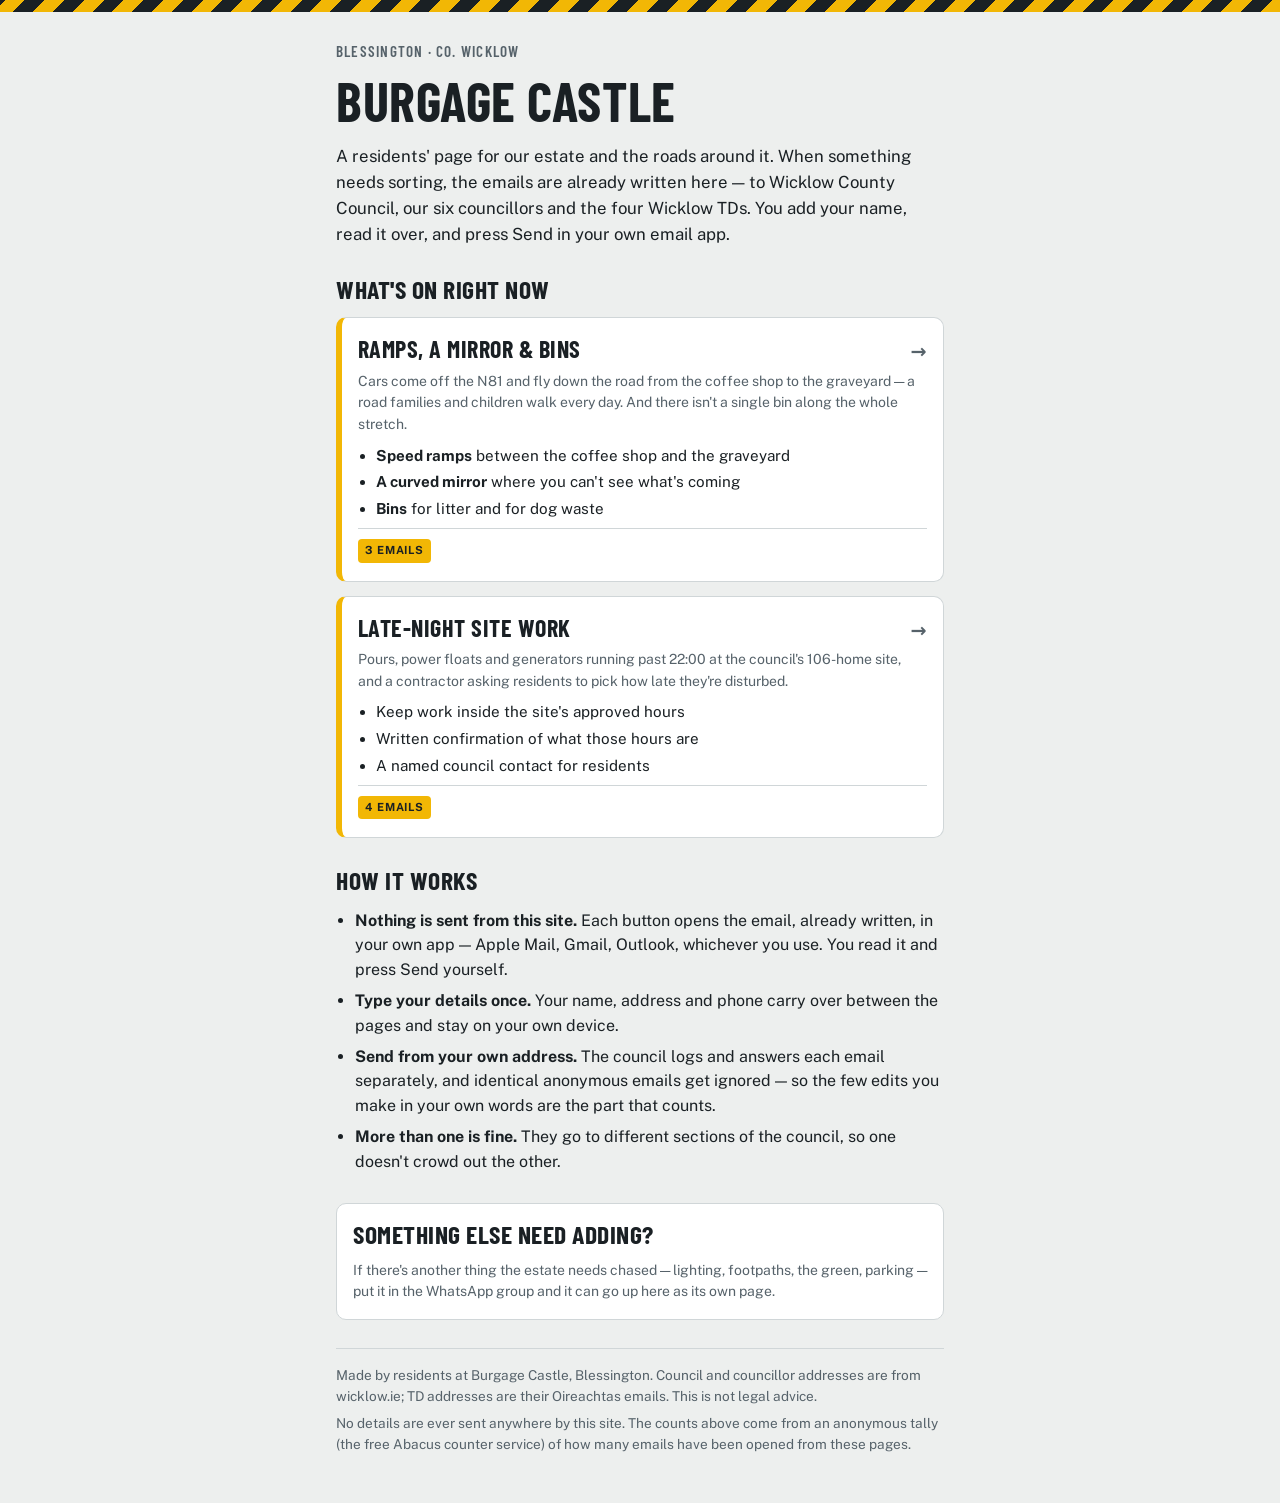
==== commit bbfd41d0: "Add late works and roads complaint pages with ready-made email templates - Created late-works.html f" ====
--- a/index.html
+++ b/index.html
@@ -3,823 +3,99 @@
 <head>
 <meta charset="utf-8">
 <meta name="viewport" content="width=device-width, initial-scale=1, viewport-fit=cover">
-<title>Burgage More Late Works</title>
-<meta name="description" content="Four ready-made emails to Wicklow County Council and local representatives about late-night construction work at the Burgage More site, Blessington.">
-<meta property="og:title" content="Burgage More Late Works">
-<meta property="og:description" content="Send four ready-made complaints about late-night pours at the Burgage More site in a few minutes.">
+<title>Burgage Castle</title>
+<meta name="description" content="Residents' page for Burgage Castle, Blessington. Ready-made emails to Wicklow County Council, our councillors and TDs about speed ramps, a curved mirror, bins and late-night work at the Burgage More site.">
+<meta property="og:title" content="Burgage Castle">
+<meta property="og:description" content="Ready-made emails to the council, our councillors and TDs. Pick what you want to send, add your name, press Send.">
 <link rel="preconnect" href="https://fonts.googleapis.com">
 <link rel="preconnect" href="https://fonts.gstatic.com" crossorigin>
 <link rel="stylesheet" href="https://fonts.googleapis.com/css2?family=Barlow+Condensed:wght@600;700&family=Public+Sans:wght@400;600&display=swap">
-<style>
-/* Layout: one phone-width column under a hazard-stripe band; details form, then four email cards, then sharing */
-:root {
-  --bg: #EDEFEE;
-  --surface: #FFFFFF;
-  --soft: #F5F6F5;
-  --ink: #1A2024;
-  --muted: #56626A;
-  --line: #D0D6D8;
-  --accent: #F2B705;
-  --on-accent: #1A2024;
-  --stripe: #1A2024;
-  --error: #B42318;
-  --ok: #1D7549;
-  --display: "Barlow Condensed", "Arial Narrow", "Roboto Condensed", sans-serif;
-  --body: "Public Sans", system-ui, -apple-system, "Segoe UI", Roboto, sans-serif;
-  --mono: ui-monospace, "SF Mono", Menlo, Consolas, monospace;
-  color-scheme: light;
-}
-@media (prefers-color-scheme: dark) {
-  :root {
-    --bg: #111518;
-    --surface: #1A2025;
-    --soft: #151A1E;
-    --ink: #E5E9EB;
-    --muted: #9AA6AD;
-    --line: #2D363C;
-    --accent: #F2B705;
-    --on-accent: #111518;
-    --error: #F97066;
-    --ok: #4CC38A;
-    color-scheme: dark;
-  }
-}
-
-* { box-sizing: border-box; }
-[hidden] { display: none !important; }
-html { -webkit-text-size-adjust: 100%; }
-body {
-  margin: 0;
-  background: var(--bg);
-  color: var(--ink);
-  font-family: var(--body);
-  font-size: 16px;
-  line-height: 1.55;
-  padding-top: env(safe-area-inset-top, 0px);
-  padding-bottom: env(safe-area-inset-bottom, 0px);
-}
-.stripe {
-  height: 12px;
-  background: repeating-linear-gradient(-45deg, var(--accent) 0 14px, var(--stripe) 14px 28px);
-}
-.wrap {
-  max-width: 640px;
-  margin: 0 auto;
-  padding-left: max(16px, env(safe-area-inset-left, 0px));
-  padding-right: max(16px, env(safe-area-inset-right, 0px));
-  padding-block: 28px 48px;
-  display: grid;
-  gap: 28px;
-}
-
-h1, h2, h3, .eyebrow, .btn-primary, .step-label {
-  font-family: var(--display);
-  text-wrap: balance;
-}
-.eyebrow {
-  margin: 0;
-  font-size: 0.95rem;
-  font-weight: 600;
-  letter-spacing: 0.08em;
-  text-transform: uppercase;
-  color: var(--muted);
-}
-h1 {
-  margin: 4px 0 10px;
-  font-size: clamp(2.4rem, 9vw, 3.4rem);
-  line-height: 0.98;
-  font-weight: 700;
-  text-transform: uppercase;
-  letter-spacing: 0.01em;
-}
-h2 {
-  margin: 0;
-  font-size: 1.6rem;
-  line-height: 1.1;
-  font-weight: 700;
-  text-transform: uppercase;
-  letter-spacing: 0.02em;
-}
-h3 {
-  margin: 0;
-  font-size: 1.35rem;
-  line-height: 1.15;
-  font-weight: 700;
-}
-p { margin: 0; }
-.lede { font-size: 1.05rem; max-width: 60ch; }
-.muted { color: var(--muted); }
-.small { font-size: 0.875rem; }
-
-header { display: grid; gap: 6px; }
-
-/* Running tally of emails opened from the page */
-.tally {
-  margin-top: 10px;
-  display: flex;
-  flex-wrap: wrap;
-  gap: 8px 28px;
-  align-items: flex-end;
-  padding: 12px 14px;
-  background: var(--surface);
-  border: 1px solid var(--line);
-  border-left: 6px solid var(--accent);
-  border-radius: 10px;
-}
-.tally-stat { display: grid; gap: 2px; }
-.tally-num {
-  font-family: var(--display);
-  font-size: 2.4rem;
-  font-weight: 700;
-  line-height: 1;
-  font-variant-numeric: tabular-nums;
-}
-.tally-label { font-size: 0.85rem; color: var(--muted); }
-.tally-note { flex-basis: 100%; font-size: 0.8rem; color: var(--muted); }
-
-/* What the contractor proposed */
-.proposal {
-  background: var(--surface);
-  border: 1px solid var(--line);
-  border-radius: 10px;
-  padding: 16px;
-  display: grid;
-  gap: 12px;
-}
-.options { display: grid; gap: 8px; }
-.option {
-  display: grid;
-  grid-template-columns: auto 1fr;
-  gap: 4px 12px;
-  align-items: baseline;
-  padding: 10px 12px;
-  background: var(--soft);
-  border-radius: 8px;
-}
-.option .time {
-  font-family: var(--mono);
-  font-size: 0.95rem;
-  font-variant-numeric: tabular-nums;
-  font-weight: 600;
-  white-space: nowrap;
-}
-.option s { color: var(--muted); }
-.answer {
-  border-left: 4px solid var(--accent);
-  padding: 4px 0 4px 12px;
-  font-weight: 600;
-}
-
-/* Form */
-section { display: grid; gap: 14px; }
-.section-head { display: grid; gap: 4px; }
-.step-label {
-  font-size: 1rem;
-  font-weight: 700;
-  letter-spacing: 0.08em;
-  text-transform: uppercase;
-  color: var(--muted);
-}
-form { display: grid; gap: 16px; }
-.field { display: grid; gap: 6px; }
-label, legend { font-weight: 600; font-size: 0.95rem; }
-.opt { font-weight: 400; color: var(--muted); }
-input[type="text"], input[type="tel"], textarea {
-  width: 100%;
-  font: inherit;
-  font-size: 16px;
-  color: var(--ink);
-  background: var(--surface);
-  border: 1px solid var(--line);
-  border-radius: 8px;
-  padding: 11px 12px;
-}
-textarea { min-height: 76px; resize: vertical; }
-input::placeholder, textarea::placeholder { color: var(--muted); opacity: 0.8; }
-.field.invalid input { border-color: var(--error); box-shadow: 0 0 0 1px var(--error); }
-.field .err { display: none; color: var(--error); font-size: 0.875rem; }
-.field.invalid .err { display: block; }
-fieldset { border: 0; margin: 0; padding: 0; display: grid; gap: 8px; }
-legend { margin-bottom: 8px; padding: 0; }
-.check {
-  display: flex;
-  gap: 10px;
-  align-items: flex-start;
-  font-weight: 400;
-  padding: 8px 10px;
-  border: 1px solid var(--line);
-  border-radius: 8px;
-  background: var(--surface);
-  cursor: pointer;
-}
-.check input { width: 20px; height: 20px; margin: 2px 0 0; flex: none; accent-color: var(--accent); }
-.privacy { font-size: 0.875rem; color: var(--muted); }
-
-/* Email cards */
-.mails { display: grid; gap: 16px; }
-.mail {
-  background: var(--surface);
-  border: 1px solid var(--line);
-  border-radius: 10px;
-  padding: 16px;
-  display: grid;
-  gap: 12px;
-  min-width: 0;
-}
-.mail-top { display: flex; justify-content: space-between; align-items: baseline; gap: 12px; flex-wrap: wrap; }
-.count {
-  font-family: var(--mono);
-  font-size: 0.8rem;
-  color: var(--muted);
-  font-variant-numeric: tabular-nums;
-}
-.meta { display: grid; gap: 6px; margin: 0; }
-.meta-row {
-  display: grid;
-  grid-template-columns: 4.5rem 1fr auto;
-  gap: 8px;
-  align-items: start;
-  font-size: 0.9rem;
-}
-.meta-row dt { color: var(--muted); margin: 0; }
-.meta-row dd { margin: 0; min-width: 0; overflow-wrap: anywhere; }
-.meta-row .addr { font-size: 0.875rem; line-height: 1.5; white-space: pre-line; overflow-wrap: break-word; }
-.linkish {
-  font: inherit;
-  font-size: 0.85rem;
-  font-weight: 600;
-  color: var(--ink);
-  background: none;
-  border: 0;
-  padding: 0 2px;
-  text-decoration: underline;
-  text-underline-offset: 3px;
-  cursor: pointer;
-}
-.actions { display: grid; gap: 8px; }
-.btn-primary {
-  display: flex;
-  align-items: center;
-  justify-content: center;
-  min-height: 52px;
-  padding: 12px 18px;
-  border-radius: 8px;
-  background: var(--accent);
-  color: var(--on-accent);
-  font-size: 1.25rem;
-  font-weight: 700;
-  letter-spacing: 0.04em;
-  text-transform: uppercase;
-  text-decoration: none;
-  border: 0;
-}
-.btn-primary:active { transform: translateY(1px); }
-.secondary { display: grid; grid-template-columns: 1fr 1fr; gap: 8px; }
-.btn-secondary {
-  display: flex;
-  align-items: center;
-  justify-content: center;
-  min-height: 44px;
-  padding: 8px 12px;
-  border-radius: 8px;
-  border: 1px solid var(--line);
-  background: transparent;
-  color: var(--ink);
-  font: inherit;
-  font-size: 0.95rem;
-  font-weight: 600;
-  text-decoration: none;
-  cursor: pointer;
-}
-.status {
-  display: none;
-  font-size: 0.875rem;
-  color: var(--ok);
-  font-weight: 600;
-}
-.mail.opened .status { display: block; }
-.mail.opened { border-color: var(--ok); }
-details { border-top: 1px solid var(--line); padding-top: 10px; }
-summary { cursor: pointer; font-weight: 600; font-size: 0.95rem; }
-pre.preview {
-  margin: 10px 0 0;
-  white-space: pre-wrap;
-  overflow-wrap: anywhere;
-  font-family: var(--body);
-  font-size: 0.9rem;
-  line-height: 1.5;
-  background: var(--soft);
-  border-radius: 8px;
-  padding: 12px;
-  max-height: 360px;
-  overflow-y: auto;
-}
-
-/* After sending + share */
-.tips { margin: 0; padding-left: 1.2rem; display: grid; gap: 6px; }
-.tips a { color: inherit; font-weight: 600; }
-.share {
-  background: var(--surface);
-  border: 1px solid var(--line);
-  border-radius: 10px;
-  padding: 16px;
-  display: grid;
-  gap: 12px;
-}
-footer { font-size: 0.85rem; color: var(--muted); display: grid; gap: 6px; border-top: 1px solid var(--line); padding-top: 16px; }
-footer a { color: inherit; }
-
-a:focus-visible, button:focus-visible, input:focus-visible, textarea:focus-visible, summary:focus-visible {
-  outline: 3px solid var(--accent);
-  outline-offset: 2px;
-}
-@media (prefers-reduced-motion: reduce) {
-  * { transition: none !important; animation: none !important; }
-}
-@media (max-width: 380px) {
-  .secondary { grid-template-columns: 1fr; }
-  .meta-row { grid-template-columns: 4rem 1fr auto; }
-}
-</style>
+<link rel="stylesheet" href="assets/style.css">
 </head>
 <body>
 <div class="stripe" aria-hidden="true"></div>
 <main class="wrap">
 
   <header>
-    <p class="eyebrow">Burgage More site · Blessington</p>
-    <h1>No more late-night pours</h1>
-    <p class="lede">Four ready-made emails: three to Wicklow County Council and one to our councillors and TDs. Add your name and address, tap each button, check the email and press Send. It takes a few minutes.</p>
-    <div class="tally" id="tally" aria-live="polite">
-      <div class="tally-stat"><span class="tally-num" id="t-emails">0</span><span class="tally-label">emails sent so far</span></div>
-      <p class="tally-note">Counts each email opened from this page. No names or addresses are recorded.</p>
+    <p class="eyebrow">Blessington &middot; Co. Wicklow</p>
+    <h1>Burgage Castle</h1>
+    <p class="lede">A residents' page for our estate and the roads around it. When something needs sorting, the emails are already written here &mdash; to Wicklow County Council, our six councillors and the four Wicklow TDs. You add your name, read it over, and press Send in your own email app.</p>
+    <div class="tally" id="tally" data-tally-box hidden aria-live="polite">
+      <div class="tally-stat"><span class="tally-num" id="t-all">0</span><span class="tally-label">emails sent by neighbours so far</span></div>
+      <p class="tally-note">Counts each email opened from these pages. No names or addresses are recorded.</p>
     </div>
   </header>
 
-  <div class="proposal">
-    <h2>What the contractor asked us</h2>
-    <p class="muted small">Next week they need to pour 10 apartment floors, and asked residents to pick one of these:</p>
-    <div class="options">
-      <div class="option"><span class="time">22:00–23:00</span><span><s>Option 1: two pours, each finishing late at night</s></span></div>
-      <div class="option"><span class="time">17:00–19:00</span><span><s>Option 2: five pours, each running into the evening</s></span></div>
+  <section aria-labelledby="now-h">
+    <div class="section-head">
+      <h2 id="now-h">What's on right now</h2>
     </div>
-    <p class="answer">Our answer: neither. The work should stay within the site's approved hours.</p>
-  </div>
+    <nav class="issues" aria-label="Current issues">
+      <a class="issue" href="roads.html">
+        <span class="issue-title">Ramps, a mirror &amp; bins <span class="arrow" aria-hidden="true">&rarr;</span></span>
+        <p class="small muted">Cars come off the N81 and fly down the road from the coffee shop to the graveyard &mdash; a road families and children walk every day. And there isn't a single bin along the whole stretch.</p>
+        <ul class="issue-asks">
+          <li><strong>Speed ramps</strong> between the coffee shop and the graveyard</li>
+          <li><strong>A curved mirror</strong> where you can't see what's coming</li>
+          <li><strong>Bins</strong> for litter and for dog waste</li>
+        </ul>
+        <span class="issue-foot"><span class="badge">3 emails</span> <span data-tally-box hidden><span class="n" id="t-roads">0</span> sent so far</span></span>
+      </a>
 
-  <section aria-labelledby="details-h">
-    <div class="section-head">
-      <span class="step-label">Step 1</span>
-      <h2 id="details-h">Your details</h2>
-    </div>
-    <form id="details" novalidate>
-      <div class="field" id="f-name">
-        <label for="name">Full name</label>
-        <input type="text" id="name" autocomplete="name" placeholder="e.g. Mary Byrne">
-        <span class="err">Add your name. The council won't act on unsigned complaints.</span>
-      </div>
-      <div class="field" id="f-address">
-        <label for="address">Your address</label>
-        <input type="text" id="address" autocomplete="street-address" placeholder="e.g. 25 Burgage Castle, Blessington">
-        <span class="err">Add your address so the council knows you're directly affected.</span>
-      </div>
-      <div class="field">
-        <label for="phone">Phone <span class="opt">(optional)</span></label>
-        <input type="tel" id="phone" autocomplete="tel" placeholder="e.g. 087 123 4567">
-      </div>
-      <div class="field">
-        <label for="when">When did late work affect you? <span class="opt">(optional, but it helps)</span></label>
-        <textarea id="when" rows="3" placeholder="One per line, e.g. - Thu 23 Oct: work finished at 22:10"></textarea>
-        <span class="small muted">Known late finishes are filled in. Add any others you noticed, one per line.</span>
-      </div>
-      <fieldset>
-        <legend>How is it affecting your household? <span class="opt">(tick any)</span></legend>
-        <label class="check"><input type="checkbox" name="impact" value="kids" checked> Young children can't get to sleep</label>
-        <label class="check"><input type="checkbox" name="impact" value="early" checked> Early starts for work or school</label>
-        <label class="check"><input type="checkbox" name="impact" value="shifts"> Someone works shifts or nights</label>
-        <label class="check"><input type="checkbox" name="impact" value="health"> Someone is pregnant, elderly or unwell</label>
-        <label class="check"><input type="checkbox" name="impact" value="lights"> Noise and floodlights reach our bedrooms</label>
-      </fieldset>
-      <div class="field">
-        <label for="extra">Anything else you want to add <span class="opt">(optional)</span></label>
-        <textarea id="extra" placeholder="In your own words. Personal detail makes each complaint count."></textarea>
-      </div>
-      <p class="privacy">Nothing is sent from this page. Your details stay on your phone and only go out when you press Send in your own email app.</p>
-    </form>
+      <a class="issue" href="late-works.html">
+        <span class="issue-title">Late-night site work <span class="arrow" aria-hidden="true">&rarr;</span></span>
+        <p class="small muted">Pours, power floats and generators running past 22:00 at the council's 106-home site, and a contractor asking residents to pick how late they're disturbed.</p>
+        <ul class="issue-asks">
+          <li>Keep work inside the site's approved hours</li>
+          <li>Written confirmation of what those hours are</li>
+          <li>A named council contact for residents</li>
+        </ul>
+        <span class="issue-foot"><span class="badge">4 emails</span> <span data-tally-box hidden><span class="n" id="t-emails">0</span> sent so far</span></span>
+      </a>
+    </nav>
   </section>
 
-  <section aria-labelledby="send-h">
+  <section aria-labelledby="how-h">
     <div class="section-head">
-      <span class="step-label">Step 2</span>
-      <h2 id="send-h">Send all four</h2>
-      <p class="muted small">Each goes to a different place, so each one gets logged and answered separately. The council emails also copy in the Directors of Services for Housing and for Transport &amp; Infrastructure Delivery, the section running the project.</p>
-    </div>
-    <div class="mails" id="mails"></div>
-  </section>
-
-  <section aria-labelledby="after-h">
-    <div class="section-head">
-      <span class="step-label">Step 3</span>
-      <h2 id="after-h">Keep it going</h2>
+      <h2 id="how-h">How it works</h2>
     </div>
     <ul class="tips">
-      <li>Keep a log of each late finish: the date, the time work actually stopped, a short video with the time showing, and how it affected your household (sleep, children, health).</li>
-      <li>Send again each time it happens, adding the new date. Repeat complaints carry weight.</li>
-      <li>Keep the council's replies. If its final response to the formal complaint doesn't fix things, you can take it to the <a href="https://www.ombudsman.ie" target="_blank" rel="noopener">Ombudsman</a>.</li>
-      <li>Prefer to phone? The council's Housing Directorate is on <a href="tel:+35340420120">0404 20120</a>.</li>
+      <li><strong>Nothing is sent from this site.</strong> Each button opens the email, already written, in your own app &mdash; Apple Mail, Gmail, Outlook, whichever you use. You read it and press Send yourself.</li>
+      <li><strong>Type your details once.</strong> Your name, address and phone carry over between the pages and stay on your own device.</li>
+      <li><strong>Send from your own address.</strong> The council logs and answers each email separately, and identical anonymous emails get ignored &mdash; so the few edits you make in your own words are the part that counts.</li>
+      <li><strong>More than one is fine.</strong> They go to different sections of the council, so one doesn't crowd out the other.</li>
     </ul>
   </section>
 
   <div class="share">
-    <h2>Share with neighbours</h2>
-    <p class="small muted">The more households that send these, the harder they are to ignore.</p>
-    <div class="secondary">
-      <a class="btn-secondary" id="wa" href="#" target="_blank" rel="noopener">Share on WhatsApp</a>
-      <button type="button" class="btn-secondary" id="copy-link">Copy link</button>
-    </div>
+    <h2>Something else need adding?</h2>
+    <p class="small muted">If there's another thing the estate needs chased &mdash; lighting, footpaths, the green, parking &mdash; put it in the WhatsApp group and it can go up here as its own page.</p>
   </div>
 
   <footer>
-    <p>Made by residents near the Burgage More site. Council and councillor addresses are from wicklow.ie; TD addresses are their Oireachtas emails. This is not legal advice.</p>
-    <p>Your details are never sent anywhere by this page. A copy stays on your own device so you don't have to retype them. When you tap an email button, the page adds one to an anonymous tally (kept by the free Abacus counter service) so neighbours can see how many have been sent.</p>
+    <p>Made by residents at Burgage Castle, Blessington. Council and councillor addresses are from wicklow.ie; TD addresses are their Oireachtas emails. This is not legal advice.</p>
+    <p>No details are ever sent anywhere by this site. The counts above come from an anonymous tally (the free Abacus counter service) of how many emails have been opened from these pages.</p>
   </footer>
 </main>
 
+<script src="assets/counter.js"></script>
 <script>
 (function () {
   "use strict";
-
-  // ===== KEEP THIS LIST UP TO DATE =====
-  // Known late finishes at the site. One entry per line, in quotes, each followed by a comma.
-  // These are pre-filled in "When did late work affect you?" for everyone, and added for
-  // returning visitors who already typed their own dates.
-  var LATE_FINISHES = [
-    "Mon 19 Oct: work finished at 22:30"
+  // Each issue's count, plus a combined total in the header once both land.
+  var ISSUES = [
+    { key: "roads", id: "t-roads" },
+    { key: "emails", id: "t-emails" }
   ];
-  // =====================================
-
-  var STORE = "burgage-more-complaint-v1";
-  var FIELDS = ["name", "address", "phone", "when", "extra"];
-  var IMPACTS = {
-    kids: "young children can't get to sleep",
-    early: "we have early starts for work or school",
-    shifts: "someone in the household works shifts or nights",
-    health: "someone in the household is pregnant, elderly or unwell",
-    lights: "the noise and floodlights reach our bedrooms"
-  };
-
-  // Council emails copy both directorates. Planning Enforcement replied (30 Oct) that this
-  // falls under Transport & Infrastructure Delivery, which is delivering the scheme.
-  var CC_ROLES = {
-    "mnichols@wicklowcoco.ie": "Director of Services, Housing",
-    "jlane@wicklowcoco.ie": "Director of Services, Transport & Infrastructure Delivery"
-  };
-  var COUNCIL_CC = Object.keys(CC_ROLES);
-  var COUNCILLORS = [
-    "jmulhall@wicklowcoco.ie",
-    "acronin@wicklowcoco.ie",
-    "pstapleton@wicklowcoco.ie",
-    "GEONeill@wicklowcoco.ie",
-    "PatsyGlennon@gmail.com",
-    "pmahon@wicklowcoco.ie"
-  ];
-  var TDS = [
-    "john.brady@oireachtas.ie",
-    "simon.harris@oireachtas.ie",
-    "edward.timmins@oireachtas.ie",
-    "jennifer.whitmore@oireachtas.ie"
-  ];
-
-  function joinList(items) {
-    if (items.length <= 1) return items.join("");
-    return items.slice(0, -1).join(", ") + " and " + items[items.length - 1];
-  }
-  function signature(d) {
-    return "Yours sincerely,\n" + (d.name || "[Your name]") + "\n" + (d.address || "[Your address]") + (d.phone ? "\n" + d.phone : "");
-  }
-  function addr(d) { return d.address || "[your address]"; }
-  function personal(d) {
-    var out = [];
-    if (d.when) out.push("Dates and times this affected me:\n" + d.when);
-    if (d.impacts.length) out.push("It is affecting my household because " + joinList(d.impacts) + ".");
-    if (d.extra) out.push(d.extra);
-    return out;
-  }
-
-  var ORDER = ["enf", "env", "cs", "reps"];
-  var EMAILS = {
-    enf: {
-      title: "Council project team",
-      blurb: "Planning Enforcement told residents this is handled by the council section delivering the scheme, so it goes straight there. Asks them to confirm the approved hours and hold the contractor to them.",
-      to: ["part8@wicklowcoco.ie"],
-      cc: COUNCIL_CC,
-      subject: "Complaint: late-night construction work at Burgage More, Blessington",
-      body: function (d) {
-        return [
-          "Dear Transport & Infrastructure Delivery Directorate,",
-          "I wish to make a complaint about construction work continuing late into the evening at the Council's housing development at Burgage More, Blessington (106 homes, Part 8 scheme), which ABM is building on the Council's behalf. The Planning Enforcement section has advised that this matter falls under your Directorate.",
-          "I live at " + addr(d) + ". Work on the site has run well past normal hours, with concrete pours, power floats and generators going on into the night. On at least one evening it continued until after 22:00.",
-          "The contractor has now asked residents to choose between two pours next week finishing at 22:00 to 23:00, or five pours finishing between 17:00 and 19:00. I do not accept either option. I expect all work to stay within the site's approved working hours.",
-          "Please:\n- confirm in writing the approved working hours for this site, and whether any extension has been authorised\n- instruct the contractor to keep to those hours, with advance written notice to residents of any genuine exception\n- keep me informed of the action taken"
-        ].concat(personal(d), [
-          "I have copied the Directors of Services for Housing and for Transport & Infrastructure Delivery.",
-          signature(d)
-        ]).join("\n\n");
-      }
-    },
-    env: {
-      title: "Environment (noise)",
-      blurb: "Reports the noise and asks the council to use its noise powers on the contractor.",
-      to: ["envcomplaints@wicklowcoco.ie"],
-      cc: COUNCIL_CC,
-      subject: "Noise complaint: evening construction noise at Burgage More site, Blessington",
-      body: function (d) {
-        return [
-          "Dear Environmental Services,",
-          "I want to report noise nuisance from the construction site at Burgage More, Blessington, the Council's social housing development being built by ABM.",
-          "I live at " + addr(d) + ". Concrete pours, power floats and generators have been running into the late evening, on at least one occasion past 22:00. The contractor has told residents it may run pours until 22:00 to 23:00 next week."
-        ].concat(personal(d), [
-          "I ask the Council to investigate and to use its powers under section 107 of the Environmental Protection Agency Act 1992 to require the contractor to limit the noise and keep noisy work within normal daytime hours.",
-          "Please acknowledge this complaint and tell me what action is taken.",
-          signature(d)
-        ]).join("\n\n");
-      }
-    },
-    cs: {
-      title: "Formal complaint",
-      blurb: "Registers a formal complaint, which is the step you need before going to the Ombudsman.",
-      to: ["customerservice@wicklowcoco.ie"],
-      cc: COUNCIL_CC,
-      subject: "Formal complaint: working hours at Council housing site, Burgage More, Blessington",
-      body: function (d) {
-        return [
-          "Dear Customer Services Manager,",
-          "Please register this as a formal complaint under the Council's customer complaints procedure. I have copied the Directors of Services for Housing and for Transport & Infrastructure Delivery, as the Burgage More development falls under their Directorates.",
-          "Wicklow County Council is the developer of the 106-home Part 8 scheme at Burgage More, Blessington, and ABM is building it on the Council's behalf. As the client, the Council can direct its contractor on working hours.",
-          "I live at " + addr(d) + ". Work has repeatedly run late into the evening. The contractor has now asked residents to choose between next week's pours finishing at 22:00 to 23:00, or between 17:00 and 19:00. Residents should not be asked to choose how late they are disturbed, and I do not accept either option.",
-          "I ask the Council to:\n- confirm the approved working hours for this site, and whether any extension was authorised and by whom\n- instruct the contractor to keep all work within those hours, with advance written notice to residents of any genuine exception\n- send me a copy of the construction management plan for the site\n- name a Council contact for residents"
-        ].concat(personal(d), [signature(d)]).join("\n\n");
-      }
-    },
-    reps: {
-      title: "Councillors and TDs",
-      blurb: "One email to all six Baltinglass Municipal District councillors and the four Wicklow TDs.",
-      to: COUNCILLORS.concat(TDS),
-      cc: [],
-      subject: "Late-night construction work at Council housing site, Burgage More, Blessington",
-      body: function (d) {
-        return [
-          "Dear Councillors and Deputies,",
-          "I live at " + addr(d) + ", beside the Wicklow County Council social housing development at Burgage More, Blessington, which ABM is building on the Council's behalf.",
-          "Work on the site has repeatedly run late into the evening, on at least one occasion past 22:00. The contractor has now asked residents to choose between next week's concrete pours finishing at 22:00 to 23:00, or between 17:00 and 19:00. I do not accept either option. Residents have been raising this with the Council, so far without result."
-        ].concat(personal(d), [
-          "I am asking you to:\n- raise this at the next Baltinglass Municipal District meeting\n- ask the Council's Transport & Infrastructure Delivery Directorate, which is delivering the scheme, to confirm the approved working hours for the site and instruct the contractor to keep to them\n- follow it up until residents get a clear answer",
-          "Please let me know what action you take.",
-          signature(d)
-        ]).join("\n\n");
-      }
-    }
-  };
-
-  function $(sel, root) { return (root || document).querySelector(sel); }
-  function $all(sel, root) { return Array.prototype.slice.call((root || document).querySelectorAll(sel)); }
-  function enc(s) { return encodeURIComponent(s); }
-
-  // Build the cards
-  var mails = $("#mails");
-  ORDER.forEach(function (key, i) {
-    var m = EMAILS[key];
-    var card = document.createElement("article");
-    card.className = "mail";
-    card.setAttribute("data-key", key);
-    card.innerHTML =
-      '<div class="mail-top"><h3></h3><span class="count">' + (i + 1) + ' of ' + ORDER.length + '</span></div>' +
-      '<p class="small muted" data-blurb></p>' +
-      '<dl class="meta">' +
-        '<div class="meta-row"><dt>To</dt><dd class="addr" data-to></dd><button type="button" class="linkish" data-copy="to">Copy</button></div>' +
-        '<div class="meta-row" data-cc-row><dt>Cc</dt><dd class="addr" data-cc></dd><button type="button" class="linkish" data-copy="cc">Copy</button></div>' +
-        '<div class="meta-row"><dt>Subject</dt><dd data-subject></dd><button type="button" class="linkish" data-copy="subject">Copy</button></div>' +
-      '</dl>' +
-      '<div class="actions">' +
-        '<a class="btn-primary" data-mailto href="#">Open in email app</a>' +
-        '<div class="secondary">' +
-          '<a class="btn-secondary" data-gmail href="#" target="_blank" rel="noopener">Use Gmail</a>' +
-          '<button type="button" class="btn-secondary" data-copy="body">Copy message</button>' +
-        '</div>' +
-        '<p class="status" role="status">Opened in your email app. Check it and press Send there.</p>' +
-      '</div>' +
-      '<details><summary>Read the email</summary><pre class="preview" data-preview></pre></details>';
-    $("h3", card).textContent = m.title;
-    $("[data-blurb]", card).textContent = m.blurb;
-    $("[data-to]", card).textContent = m.to.join("\n");
-    $("[data-subject]", card).textContent = m.subject;
-    if (m.cc.length) {
-      $("[data-cc]", card).textContent = m.cc.map(function (e) { return e + " (" + CC_ROLES[e] + ")"; }).join("\n");
-    } else {
-      $("[data-cc-row]", card).hidden = true;
-    }
-    mails.appendChild(card);
-  });
-
-  function readData() {
-    var d = {};
-    FIELDS.forEach(function (f) { d[f] = $("#" + f).value.trim(); });
-    d.impactKeys = $all('input[name="impact"]:checked').map(function (i) { return i.value; });
-    d.impacts = d.impactKeys.map(function (k) { return IMPACTS[k]; });
-    return d;
-  }
-
-  function mailtoHref(m, body) {
-    var q = [];
-    if (m.cc.length) q.push("cc=" + m.cc.join(","));
-    q.push("subject=" + enc(m.subject));
-    q.push("body=" + enc(body.replace(/\n/g, "\r\n")));
-    return "mailto:" + m.to.join(",") + "?" + q.join("&");
-  }
-  function gmailHref(m, body) {
-    var url = "https://mail.google.com/mail/?view=cm&fs=1&to=" + enc(m.to.join(","));
-    if (m.cc.length) url += "&cc=" + enc(m.cc.join(","));
-    return url + "&su=" + enc(m.subject) + "&body=" + enc(body);
-  }
-
-  function render() {
-    var d = readData();
-    $all(".mail").forEach(function (card) {
-      var m = EMAILS[card.getAttribute("data-key")];
-      var body = m.body(d);
-      $("[data-preview]", card).textContent = body;
-      $("[data-mailto]", card).href = mailtoHref(m, body);
-      $("[data-gmail]", card).href = gmailHref(m, body);
-    });
-    save(d);
-  }
-
-  function save(d) {
-    try {
-      var prev = JSON.parse(localStorage.getItem(STORE) || "{}");
-      var out = { opened: prev.opened || [] };
-      FIELDS.forEach(function (f) { out[f] = d[f]; });
-      out.impacts = d.impactKeys;
-      localStorage.setItem(STORE, JSON.stringify(out));
-    } catch (e) { /* storage unavailable: page still works */ }
-  }
-
-  function withKnownDates(text) {
-    // Add any known late finish that isn't already in the text, keeping the person's own lines
-    var lines = (text || "").split("\n").filter(function (l) { return l.trim(); });
-    var missing = LATE_FINISHES.filter(function (entry) {
-      return !lines.some(function (l) { return l.indexOf(entry) !== -1; });
-    }).map(function (entry) { return "- " + entry; });
-    return missing.concat(lines).join("\n");
-  }
-
-  function load() {
-    $("#when").value = withKnownDates("");
-    try {
-      var s = JSON.parse(localStorage.getItem(STORE) || "{}");
-      FIELDS.forEach(function (f) { if (s[f] && f !== "when") $("#" + f).value = s[f]; });
-      if (s.when) $("#when").value = withKnownDates(s.when);
-      if (Array.isArray(s.impacts)) {
-        $all('input[name="impact"]').forEach(function (i) { i.checked = s.impacts.indexOf(i.value) !== -1; });
-      }
-      (s.opened || []).forEach(function (k) {
-        var c = $('.mail[data-key="' + k + '"]');
-        if (c) c.classList.add("opened");
-      });
-    } catch (e) { /* ignore */ }
-  }
-
-  // Anonymous tally. Only counts on the live github.io page, so test copies don't inflate it.
-  var COUNTER = "https://abacus.jasoncameron.dev";
-  var COUNTER_NS = "burgage-castle-amaharek";
-  var LIVE = /\.github\.io$/.test(location.hostname);
-
-  function setTally(id, value) {
-    if (typeof value !== "number") return;
-    $("#" + id).textContent = value.toLocaleString("en-IE");
-    $("#tally").hidden = false;
-  }
-  function getCount(key, id) {
-    fetch(COUNTER + "/get/" + COUNTER_NS + "/" + key)
-      .then(function (r) { return r.status === 404 ? { value: 0 } : (r.ok ? r.json() : Promise.reject()); })
-      .then(function (d) { setTally(id, d.value); })
-      .catch(function () { /* counter unavailable: keep it hidden */ });
-  }
-  function hitCount(key, id) {
-    if (!LIVE) return;
-    fetch(COUNTER + "/hit/" + COUNTER_NS + "/" + key, { keepalive: true })
-      .then(function (r) { return r.ok ? r.json() : Promise.reject(); })
-      .then(function (d) { setTally(id, d.value); })
-      .catch(function () { /* ignore */ });
-  }
-
-  function updateShare() {
-    // First-person message once the visitor has opened at least one email; neutral before that
-    var sent = $all(".mail.opened").length > 0;
-    var msg = sent
-      ? "I've just sent my complaints about the late-night pours at the Burgage More site. Took me 2 minutes. Please send yours too, the more households the better 💪 "
-      : "Late-night pours at the Burgage More site? Send ready-made complaints to the council, councillors and TDs in 2 minutes. The more households the better 💪 ";
-    $("#wa").href = "https://wa.me/?text=" + enc(msg + location.href.split("#")[0]);
-  }
-
-  function markOpened(key) {
-    var c = $('.mail[data-key="' + key + '"]');
-    if (c) c.classList.add("opened");
-    updateShare();
-    try {
-      var s = JSON.parse(localStorage.getItem(STORE) || "{}");
-      s.opened = s.opened || [];
-      if (s.opened.indexOf(key) === -1) s.opened.push(key);
-      localStorage.setItem(STORE, JSON.stringify(s));
-    } catch (e) { /* ignore */ }
-  }
-
-  function validate() {
-    var ok = true, first = null;
-    ["name", "address"].forEach(function (f) {
-      var wrap = $("#f-" + f);
-      var empty = !$("#" + f).value.trim();
-      wrap.classList.toggle("invalid", empty);
-      if (empty) { ok = false; if (!first) first = $("#" + f); }
-    });
-    if (first) {
-      first.scrollIntoView({ behavior: "smooth", block: "center" });
-      setTimeout(function () { first.focus({ preventScroll: true }); }, 300);
-    }
-    return ok;
-  }
-
-  function flash(btn, text) {
-    var old = btn.getAttribute("data-label") || btn.textContent;
-    btn.setAttribute("data-label", old);
-    btn.textContent = text;
-    clearTimeout(btn._t);
-    btn._t = setTimeout(function () { btn.textContent = old; }, 1600);
-  }
-
-  function copyText(text, btn) {
-    function fallback() {
-      var ta = document.createElement("textarea");
-      ta.value = text;
-      ta.setAttribute("readonly", "");
-      ta.style.position = "fixed";
-      ta.style.opacity = "0";
-      document.body.appendChild(ta);
-      ta.select();
-      var done = false;
-      try { done = document.execCommand("copy"); } catch (e) { done = false; }
-      document.body.removeChild(ta);
-      flash(btn, done ? "Copied" : "Couldn't copy");
-    }
-    if (navigator.clipboard && navigator.clipboard.writeText) {
-      navigator.clipboard.writeText(text).then(function () { flash(btn, "Copied"); }, fallback);
-    } else {
-      fallback();
-    }
-  }
-
-  // Wire up
-  load();
-  render();
-
-  $("#details").addEventListener("input", function (e) {
-    if (e.target.id === "name" || e.target.id === "address") {
-      if (e.target.value.trim()) $("#f-" + e.target.id).classList.remove("invalid");
-    }
-    render();
-  });
-  $("#details").addEventListener("submit", function (e) { e.preventDefault(); });
-
-  $all(".mail").forEach(function (card) {
-    var key = card.getAttribute("data-key");
-    var m = EMAILS[key];
-    ["[data-mailto]", "[data-gmail]"].forEach(function (sel) {
-      $(sel, card).addEventListener("click", function (e) {
-        if (!validate()) { e.preventDefault(); return; }
-        render();
-        // Count each email once per device
-        var firstForThisEmail = !card.classList.contains("opened");
-        markOpened(key);
-        if (firstForThisEmail) hitCount("emails", "t-emails");
-      });
-    });
-    $all("[data-copy]", card).forEach(function (btn) {
-      btn.addEventListener("click", function () {
-        var what = btn.getAttribute("data-copy");
-        if (what === "body" && !validate()) return;
-        var text = what === "to" ? m.to.join(", ")
-          : what === "cc" ? m.cc.join(", ")
-          : what === "subject" ? m.subject
-          : m.body(readData());
-        copyText(text, btn);
-      });
+  var total = 0, done = 0;
+  ISSUES.forEach(function (issue) {
+    Tally.get(issue.key, issue.id, function (value) {
+      total += value;
+      if (++done < ISSUES.length) return;
+      document.getElementById("t-all").textContent = total.toLocaleString("en-IE");
+      document.getElementById("tally").hidden = false;
     });
   });
-
-  // Sharing
-  var pageUrl = location.href.split("#")[0];
-  updateShare();
-  getCount("emails", "t-emails");
-  $("#copy-link").addEventListener("click", function () { copyText(pageUrl, this); });
 })();
 </script>
 </body>
--- a/assets/style.css
+++ b/assets/style.css
@@ -0,0 +1,400 @@
+/* Shared styles for the Burgage More residents pages.
+   Layout: one phone-width column under a hazard-stripe band. */
+:root {
+  --bg: #EDEFEE;
+  --surface: #FFFFFF;
+  --soft: #F5F6F5;
+  --ink: #1A2024;
+  --muted: #56626A;
+  --line: #D0D6D8;
+  --accent: #F2B705;
+  --on-accent: #1A2024;
+  --stripe: #1A2024;
+  --error: #B42318;
+  --ok: #1D7549;
+  --display: "Barlow Condensed", "Arial Narrow", "Roboto Condensed", sans-serif;
+  --body: "Public Sans", system-ui, -apple-system, "Segoe UI", Roboto, sans-serif;
+  --mono: ui-monospace, "SF Mono", Menlo, Consolas, monospace;
+  color-scheme: light;
+}
+@media (prefers-color-scheme: dark) {
+  :root {
+    --bg: #111518;
+    --surface: #1A2025;
+    --soft: #151A1E;
+    --ink: #E5E9EB;
+    --muted: #9AA6AD;
+    --line: #2D363C;
+    --accent: #F2B705;
+    --on-accent: #111518;
+    --error: #F97066;
+    --ok: #4CC38A;
+    color-scheme: dark;
+  }
+}
+
+* { box-sizing: border-box; }
+[hidden] { display: none !important; }
+html { -webkit-text-size-adjust: 100%; }
+body {
+  margin: 0;
+  background: var(--bg);
+  color: var(--ink);
+  font-family: var(--body);
+  font-size: 16px;
+  line-height: 1.55;
+  padding-top: env(safe-area-inset-top, 0px);
+  padding-bottom: env(safe-area-inset-bottom, 0px);
+}
+.stripe {
+  height: 12px;
+  background: repeating-linear-gradient(-45deg, var(--accent) 0 14px, var(--stripe) 14px 28px);
+}
+.wrap {
+  max-width: 640px;
+  margin: 0 auto;
+  padding-left: max(16px, env(safe-area-inset-left, 0px));
+  padding-right: max(16px, env(safe-area-inset-right, 0px));
+  padding-block: 28px 48px;
+  display: grid;
+  gap: 28px;
+}
+
+h1, h2, h3, .eyebrow, .btn-primary, .step-label, .issue-title {
+  font-family: var(--display);
+  text-wrap: balance;
+}
+.eyebrow {
+  margin: 0;
+  font-size: 0.95rem;
+  font-weight: 600;
+  letter-spacing: 0.08em;
+  text-transform: uppercase;
+  color: var(--muted);
+}
+h1 {
+  margin: 4px 0 10px;
+  font-size: clamp(2.4rem, 9vw, 3.4rem);
+  line-height: 0.98;
+  font-weight: 700;
+  text-transform: uppercase;
+  letter-spacing: 0.01em;
+}
+h2 {
+  margin: 0;
+  font-size: 1.6rem;
+  line-height: 1.1;
+  font-weight: 700;
+  text-transform: uppercase;
+  letter-spacing: 0.02em;
+}
+h3 {
+  margin: 0;
+  font-size: 1.35rem;
+  line-height: 1.15;
+  font-weight: 700;
+}
+p { margin: 0; }
+.lede { font-size: 1.05rem; max-width: 60ch; }
+.muted { color: var(--muted); }
+.small { font-size: 0.875rem; }
+
+header { display: grid; gap: 6px; }
+
+/* Back to the hub */
+.backlink {
+  justify-self: start;
+  font-size: 0.9rem;
+  font-weight: 600;
+  color: var(--muted);
+  text-decoration: none;
+  padding: 6px 0;
+}
+.backlink:hover { color: var(--ink); }
+
+/* Running tally of emails opened from the page */
+.tally {
+  margin-top: 10px;
+  display: flex;
+  flex-wrap: wrap;
+  gap: 8px 28px;
+  align-items: flex-end;
+  padding: 12px 14px;
+  background: var(--surface);
+  border: 1px solid var(--line);
+  border-left: 6px solid var(--accent);
+  border-radius: 10px;
+}
+.tally-stat { display: grid; gap: 2px; }
+.tally-num {
+  font-family: var(--display);
+  font-size: 2.4rem;
+  font-weight: 700;
+  line-height: 1;
+  font-variant-numeric: tabular-nums;
+}
+.tally-label { font-size: 0.85rem; color: var(--muted); }
+.tally-note { flex-basis: 100%; font-size: 0.8rem; color: var(--muted); }
+
+/* Hub: pick an issue */
+.issues { display: grid; gap: 14px; }
+.issue {
+  display: grid;
+  gap: 8px;
+  padding: 18px 16px;
+  background: var(--surface);
+  border: 1px solid var(--line);
+  border-left: 6px solid var(--accent);
+  border-radius: 10px;
+  text-decoration: none;
+  color: inherit;
+}
+.issue:active { transform: translateY(1px); }
+.issue-title {
+  font-size: 1.5rem;
+  font-weight: 700;
+  line-height: 1.1;
+  text-transform: uppercase;
+  letter-spacing: 0.02em;
+  display: flex;
+  justify-content: space-between;
+  align-items: baseline;
+  gap: 12px;
+}
+.issue-title .arrow { font-family: var(--body); font-size: 1.2rem; color: var(--muted); }
+.issue-asks { margin: 0; padding-left: 1.15rem; font-size: 0.95rem; display: grid; gap: 3px; }
+.issue-foot {
+  display: flex;
+  flex-wrap: wrap;
+  gap: 4px 10px;
+  align-items: baseline;
+  font-size: 0.85rem;
+  color: var(--muted);
+  border-top: 1px solid var(--line);
+  padding-top: 10px;
+}
+.issue-foot .n { font-weight: 700; color: var(--ink); font-variant-numeric: tabular-nums; }
+.badge {
+  font-family: var(--body);
+  font-size: 0.7rem;
+  font-weight: 700;
+  letter-spacing: 0.08em;
+  text-transform: uppercase;
+  background: var(--accent);
+  color: var(--on-accent);
+  border-radius: 4px;
+  padding: 3px 7px;
+  white-space: nowrap;
+}
+
+/* What the contractor proposed */
+.proposal {
+  background: var(--surface);
+  border: 1px solid var(--line);
+  border-radius: 10px;
+  padding: 16px;
+  display: grid;
+  gap: 12px;
+}
+.options { display: grid; gap: 8px; }
+.option {
+  display: grid;
+  grid-template-columns: auto 1fr;
+  gap: 4px 12px;
+  align-items: baseline;
+  padding: 10px 12px;
+  background: var(--soft);
+  border-radius: 8px;
+}
+.option .time {
+  font-family: var(--mono);
+  font-size: 0.95rem;
+  font-variant-numeric: tabular-nums;
+  font-weight: 600;
+  white-space: nowrap;
+}
+.option s { color: var(--muted); }
+.answer {
+  border-left: 4px solid var(--accent);
+  padding: 4px 0 4px 12px;
+  font-weight: 600;
+}
+
+/* Form */
+section { display: grid; gap: 14px; }
+.section-head { display: grid; gap: 4px; }
+.step-label {
+  font-size: 1rem;
+  font-weight: 700;
+  letter-spacing: 0.08em;
+  text-transform: uppercase;
+  color: var(--muted);
+}
+form { display: grid; gap: 16px; }
+.field { display: grid; gap: 6px; }
+label, legend { font-weight: 600; font-size: 0.95rem; }
+.opt { font-weight: 400; color: var(--muted); }
+input[type="text"], input[type="tel"], textarea {
+  width: 100%;
+  font: inherit;
+  font-size: 16px;
+  color: var(--ink);
+  background: var(--surface);
+  border: 1px solid var(--line);
+  border-radius: 8px;
+  padding: 11px 12px;
+}
+textarea { min-height: 76px; resize: vertical; }
+input::placeholder, textarea::placeholder { color: var(--muted); opacity: 0.8; }
+.field.invalid input { border-color: var(--error); box-shadow: 0 0 0 1px var(--error); }
+.field .err { display: none; color: var(--error); font-size: 0.875rem; }
+.field.invalid .err { display: block; }
+fieldset { border: 0; margin: 0; padding: 0; display: grid; gap: 8px; }
+legend { margin-bottom: 8px; padding: 0; }
+.check {
+  display: flex;
+  gap: 10px;
+  align-items: flex-start;
+  font-weight: 400;
+  padding: 8px 10px;
+  border: 1px solid var(--line);
+  border-radius: 8px;
+  background: var(--surface);
+  cursor: pointer;
+}
+.check input { width: 20px; height: 20px; margin: 2px 0 0; flex: none; accent-color: var(--accent); }
+.privacy { font-size: 0.875rem; color: var(--muted); }
+
+/* Email cards */
+.mails { display: grid; gap: 16px; }
+.mail {
+  background: var(--surface);
+  border: 1px solid var(--line);
+  border-radius: 10px;
+  padding: 16px;
+  display: grid;
+  gap: 12px;
+  min-width: 0;
+}
+.mail-top { display: flex; justify-content: space-between; align-items: baseline; gap: 12px; flex-wrap: wrap; }
+.count {
+  font-family: var(--mono);
+  font-size: 0.8rem;
+  color: var(--muted);
+  font-variant-numeric: tabular-nums;
+}
+.meta { display: grid; gap: 6px; margin: 0; }
+.meta-row {
+  display: grid;
+  grid-template-columns: 4.5rem 1fr auto;
+  gap: 8px;
+  align-items: start;
+  font-size: 0.9rem;
+}
+.meta-row dt { color: var(--muted); margin: 0; }
+.meta-row dd { margin: 0; min-width: 0; overflow-wrap: anywhere; }
+.meta-row .addr { font-size: 0.875rem; line-height: 1.5; white-space: pre-line; overflow-wrap: break-word; }
+.linkish {
+  font: inherit;
+  font-size: 0.85rem;
+  font-weight: 600;
+  color: var(--ink);
+  background: none;
+  border: 0;
+  padding: 0 2px;
+  text-decoration: underline;
+  text-underline-offset: 3px;
+  cursor: pointer;
+}
+.actions { display: grid; gap: 8px; }
+.btn-primary {
+  display: flex;
+  align-items: center;
+  justify-content: center;
+  min-height: 52px;
+  padding: 12px 18px;
+  border-radius: 8px;
+  background: var(--accent);
+  color: var(--on-accent);
+  font-size: 1.25rem;
+  font-weight: 700;
+  letter-spacing: 0.04em;
+  text-transform: uppercase;
+  text-decoration: none;
+  border: 0;
+}
+.btn-primary:active { transform: translateY(1px); }
+.hint { font-size: 0.8rem; color: var(--muted); text-align: center; }
+.secondary { display: grid; grid-template-columns: 1fr 1fr; gap: 8px; }
+.secondary.three { grid-template-columns: repeat(3, 1fr); }
+.btn-secondary {
+  display: flex;
+  align-items: center;
+  justify-content: center;
+  min-height: 44px;
+  padding: 8px 10px;
+  border-radius: 8px;
+  border: 1px solid var(--line);
+  background: transparent;
+  color: var(--ink);
+  font: inherit;
+  font-size: 0.95rem;
+  font-weight: 600;
+  text-decoration: none;
+  text-align: center;
+  cursor: pointer;
+}
+.status {
+  display: none;
+  font-size: 0.875rem;
+  color: var(--ok);
+  font-weight: 600;
+}
+.mail.opened .status { display: block; }
+.mail.opened { border-color: var(--ok); }
+details { border-top: 1px solid var(--line); padding-top: 10px; }
+summary { cursor: pointer; font-weight: 600; font-size: 0.95rem; }
+pre.preview {
+  margin: 10px 0 0;
+  white-space: pre-wrap;
+  overflow-wrap: anywhere;
+  font-family: var(--body);
+  font-size: 0.9rem;
+  line-height: 1.5;
+  background: var(--soft);
+  border-radius: 8px;
+  padding: 12px;
+  max-height: 360px;
+  overflow-y: auto;
+}
+
+/* After sending + share */
+.tips { margin: 0; padding-left: 1.2rem; display: grid; gap: 6px; }
+.tips a { color: inherit; font-weight: 600; }
+.share {
+  background: var(--surface);
+  border: 1px solid var(--line);
+  border-radius: 10px;
+  padding: 16px;
+  display: grid;
+  gap: 12px;
+}
+footer { font-size: 0.85rem; color: var(--muted); display: grid; gap: 6px; border-top: 1px solid var(--line); padding-top: 16px; }
+footer a { color: inherit; }
+
+a:focus-visible, button:focus-visible, input:focus-visible, textarea:focus-visible, summary:focus-visible {
+  outline: 3px solid var(--accent);
+  outline-offset: 2px;
+}
+@media (prefers-reduced-motion: reduce) {
+  * { transition: none !important; animation: none !important; }
+}
+@media (max-width: 420px) {
+  .secondary.three { grid-template-columns: 1fr 1fr; }
+  .secondary.three > :last-child { grid-column: 1 / -1; }
+}
+@media (max-width: 380px) {
+  .secondary { grid-template-columns: 1fr; }
+  .secondary.three { grid-template-columns: 1fr; }
+  .meta-row { grid-template-columns: 4rem 1fr auto; }
+}
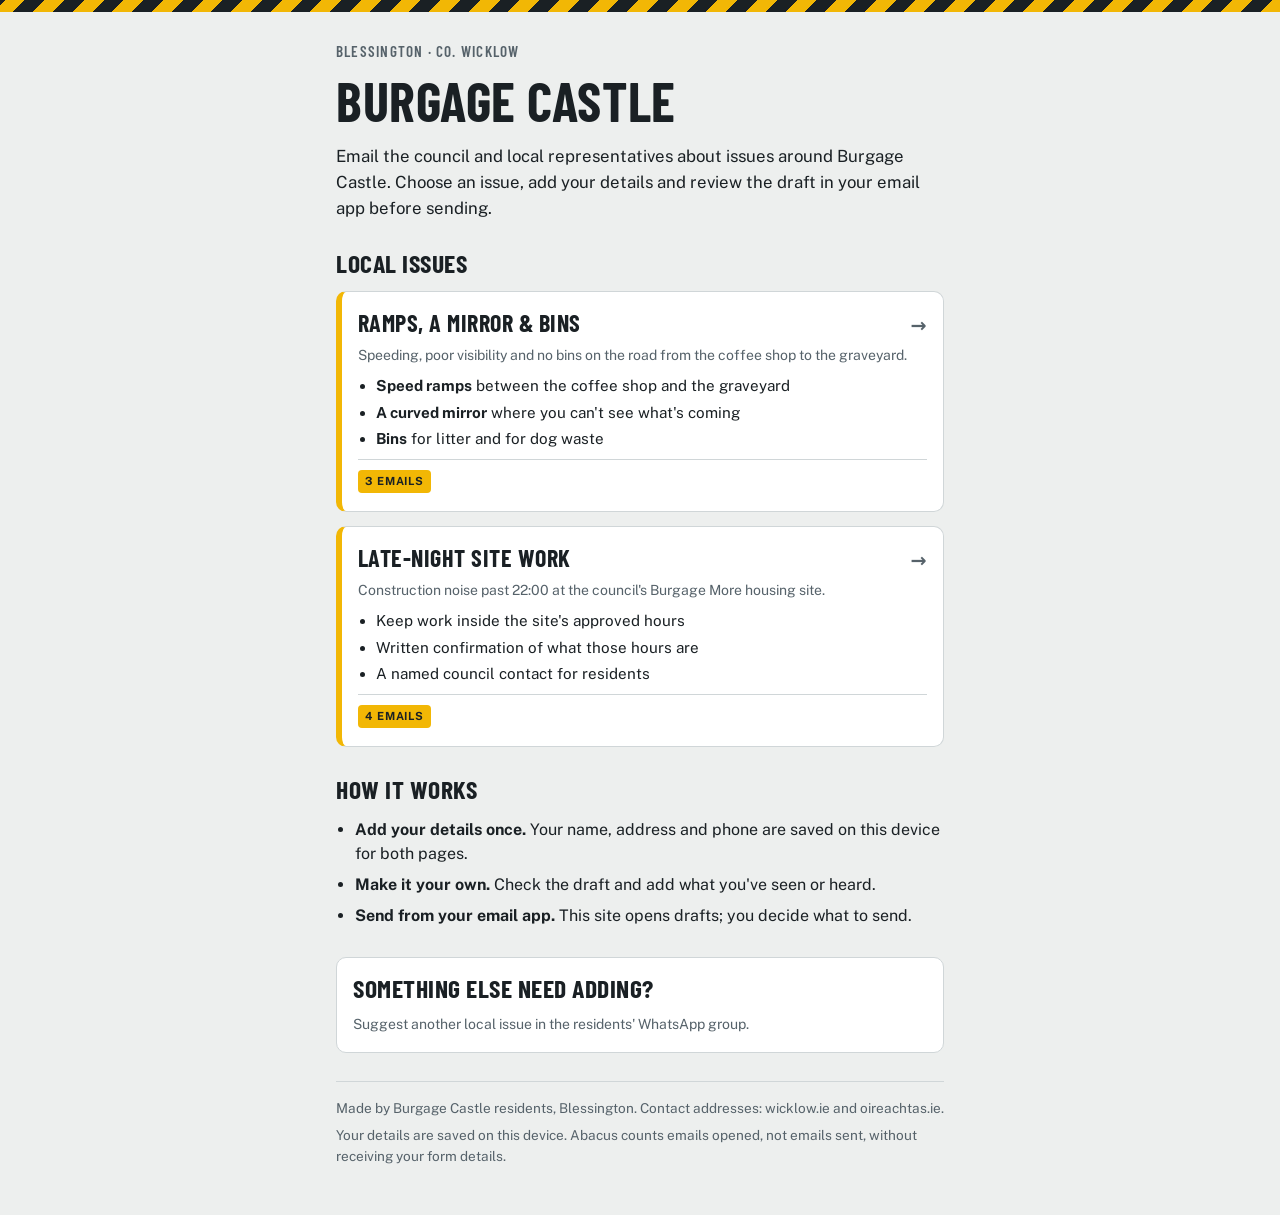
==== commit aa5f42a2: "Refactor late works and roads pages for clarity and conciseness - Updated meta descriptions and titl" ====
--- a/index.html
+++ b/index.html
@@ -4,9 +4,9 @@
 <meta charset="utf-8">
 <meta name="viewport" content="width=device-width, initial-scale=1, viewport-fit=cover">
 <title>Burgage Castle</title>
-<meta name="description" content="Residents' page for Burgage Castle, Blessington. Ready-made emails to Wicklow County Council, our councillors and TDs about speed ramps, a curved mirror, bins and late-night work at the Burgage More site.">
+<meta name="description" content="Email drafts for Burgage Castle residents about road safety, bins and late-night construction work in Blessington.">
 <meta property="og:title" content="Burgage Castle">
-<meta property="og:description" content="Ready-made emails to the council, our councillors and TDs. Pick what you want to send, add your name, press Send.">
+<meta property="og:description" content="Raise local issues with the council, councillors and TDs. Add your details, review a draft and send.">
 <link rel="preconnect" href="https://fonts.googleapis.com">
 <link rel="preconnect" href="https://fonts.gstatic.com" crossorigin>
 <link rel="stylesheet" href="https://fonts.googleapis.com/css2?family=Barlow+Condensed:wght@600;700&family=Public+Sans:wght@400;600&display=swap">
@@ -19,38 +19,38 @@
   <header>
     <p class="eyebrow">Blessington &middot; Co. Wicklow</p>
     <h1>Burgage Castle</h1>
-    <p class="lede">A residents' page for our estate and the roads around it. When something needs sorting, the emails are already written here &mdash; to Wicklow County Council, our six councillors and the four Wicklow TDs. You add your name, read it over, and press Send in your own email app.</p>
+    <p class="lede">Email the council and local representatives about issues around Burgage Castle. Choose an issue, add your details and review the draft in your email app before sending.</p>
     <div class="tally" id="tally" data-tally-box hidden aria-live="polite">
-      <div class="tally-stat"><span class="tally-num" id="t-all">0</span><span class="tally-label">emails sent by neighbours so far</span></div>
-      <p class="tally-note">Counts each email opened from these pages. No names or addresses are recorded.</p>
+      <div class="tally-stat"><span class="tally-num" id="t-all">0</span><span class="tally-label">email drafts opened</span></div>
+      <p class="tally-note">Counts drafts opened, not emails sent.</p>
     </div>
   </header>
 
   <section aria-labelledby="now-h">
     <div class="section-head">
-      <h2 id="now-h">What's on right now</h2>
+      <h2 id="now-h">Local issues</h2>
     </div>
     <nav class="issues" aria-label="Current issues">
       <a class="issue" href="roads.html">
         <span class="issue-title">Ramps, a mirror &amp; bins <span class="arrow" aria-hidden="true">&rarr;</span></span>
-        <p class="small muted">Cars come off the N81 and fly down the road from the coffee shop to the graveyard &mdash; a road families and children walk every day. And there isn't a single bin along the whole stretch.</p>
+        <p class="small muted">Speeding, poor visibility and no bins on the road from the coffee shop to the graveyard.</p>
         <ul class="issue-asks">
           <li><strong>Speed ramps</strong> between the coffee shop and the graveyard</li>
           <li><strong>A curved mirror</strong> where you can't see what's coming</li>
           <li><strong>Bins</strong> for litter and for dog waste</li>
         </ul>
-        <span class="issue-foot"><span class="badge">3 emails</span> <span data-tally-box hidden><span class="n" id="t-roads">0</span> sent so far</span></span>
+        <span class="issue-foot"><span class="badge">3 emails</span> <span data-tally-box hidden><span class="n" id="t-roads">0</span> drafts opened</span></span>
       </a>
 
       <a class="issue" href="late-works.html">
         <span class="issue-title">Late-night site work <span class="arrow" aria-hidden="true">&rarr;</span></span>
-        <p class="small muted">Pours, power floats and generators running past 22:00 at the council's 106-home site, and a contractor asking residents to pick how late they're disturbed.</p>
+        <p class="small muted">Construction noise past 22:00 at the council's Burgage More housing site.</p>
         <ul class="issue-asks">
           <li>Keep work inside the site's approved hours</li>
           <li>Written confirmation of what those hours are</li>
           <li>A named council contact for residents</li>
         </ul>
-        <span class="issue-foot"><span class="badge">4 emails</span> <span data-tally-box hidden><span class="n" id="t-emails">0</span> sent so far</span></span>
+        <span class="issue-foot"><span class="badge">4 emails</span> <span data-tally-box hidden><span class="n" id="t-emails">0</span> drafts opened</span></span>
       </a>
     </nav>
   </section>
@@ -60,21 +60,20 @@
       <h2 id="how-h">How it works</h2>
     </div>
     <ul class="tips">
-      <li><strong>Nothing is sent from this site.</strong> Each button opens the email, already written, in your own app &mdash; Apple Mail, Gmail, Outlook, whichever you use. You read it and press Send yourself.</li>
-      <li><strong>Type your details once.</strong> Your name, address and phone carry over between the pages and stay on your own device.</li>
-      <li><strong>Send from your own address.</strong> The council logs and answers each email separately, and identical anonymous emails get ignored &mdash; so the few edits you make in your own words are the part that counts.</li>
-      <li><strong>More than one is fine.</strong> They go to different sections of the council, so one doesn't crowd out the other.</li>
+      <li><strong>Add your details once.</strong> Your name, address and phone are saved on this device for both pages.</li>
+      <li><strong>Make it your own.</strong> Check the draft and add what you've seen or heard.</li>
+      <li><strong>Send from your email app.</strong> This site opens drafts; you decide what to send.</li>
     </ul>
   </section>
 
   <div class="share">
     <h2>Something else need adding?</h2>
-    <p class="small muted">If there's another thing the estate needs chased &mdash; lighting, footpaths, the green, parking &mdash; put it in the WhatsApp group and it can go up here as its own page.</p>
+    <p class="small muted">Suggest another local issue in the residents' WhatsApp group.</p>
   </div>
 
   <footer>
-    <p>Made by residents at Burgage Castle, Blessington. Council and councillor addresses are from wicklow.ie; TD addresses are their Oireachtas emails. This is not legal advice.</p>
-    <p>No details are ever sent anywhere by this site. The counts above come from an anonymous tally (the free Abacus counter service) of how many emails have been opened from these pages.</p>
+    <p>Made by Burgage Castle residents, Blessington. Contact addresses: wicklow.ie and oireachtas.ie.</p>
+    <p>Your details are saved on this device. Abacus counts emails opened, not emails sent, without receiving your form details.</p>
   </footer>
 </main>
 
